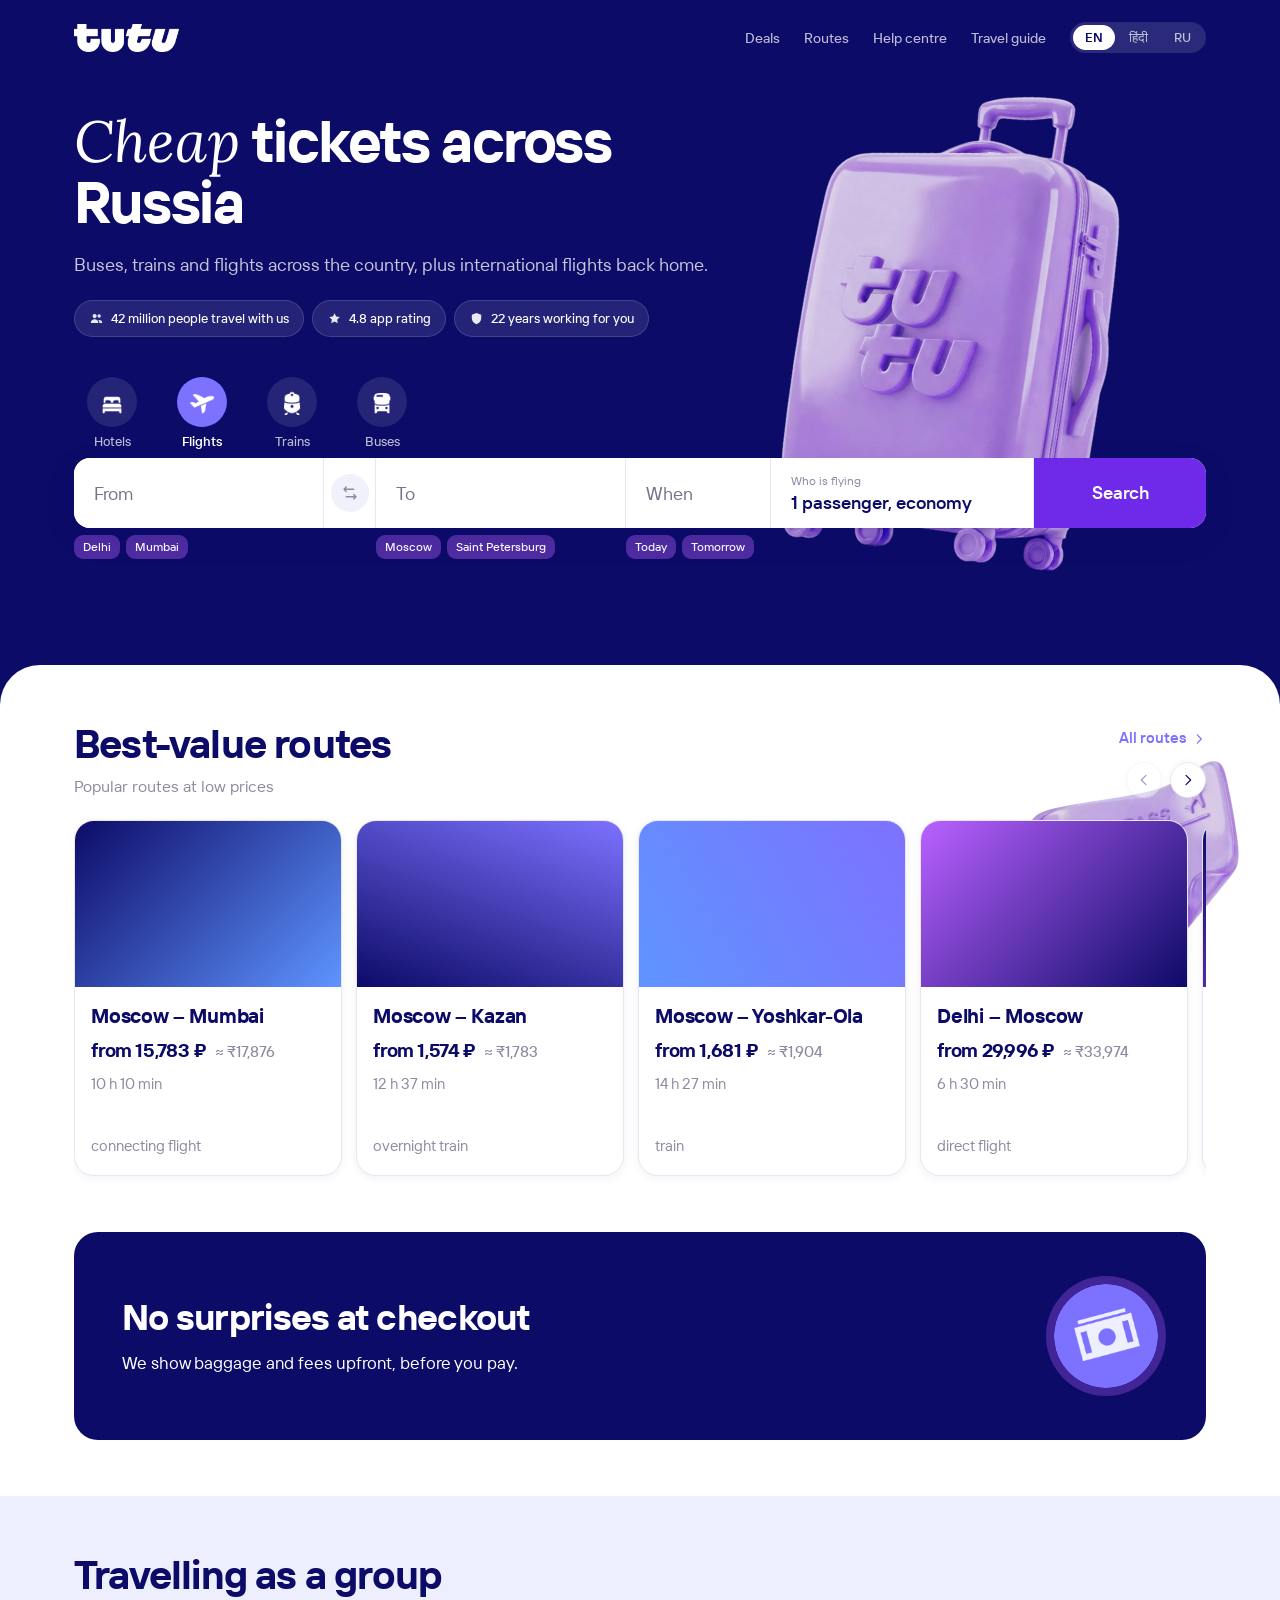
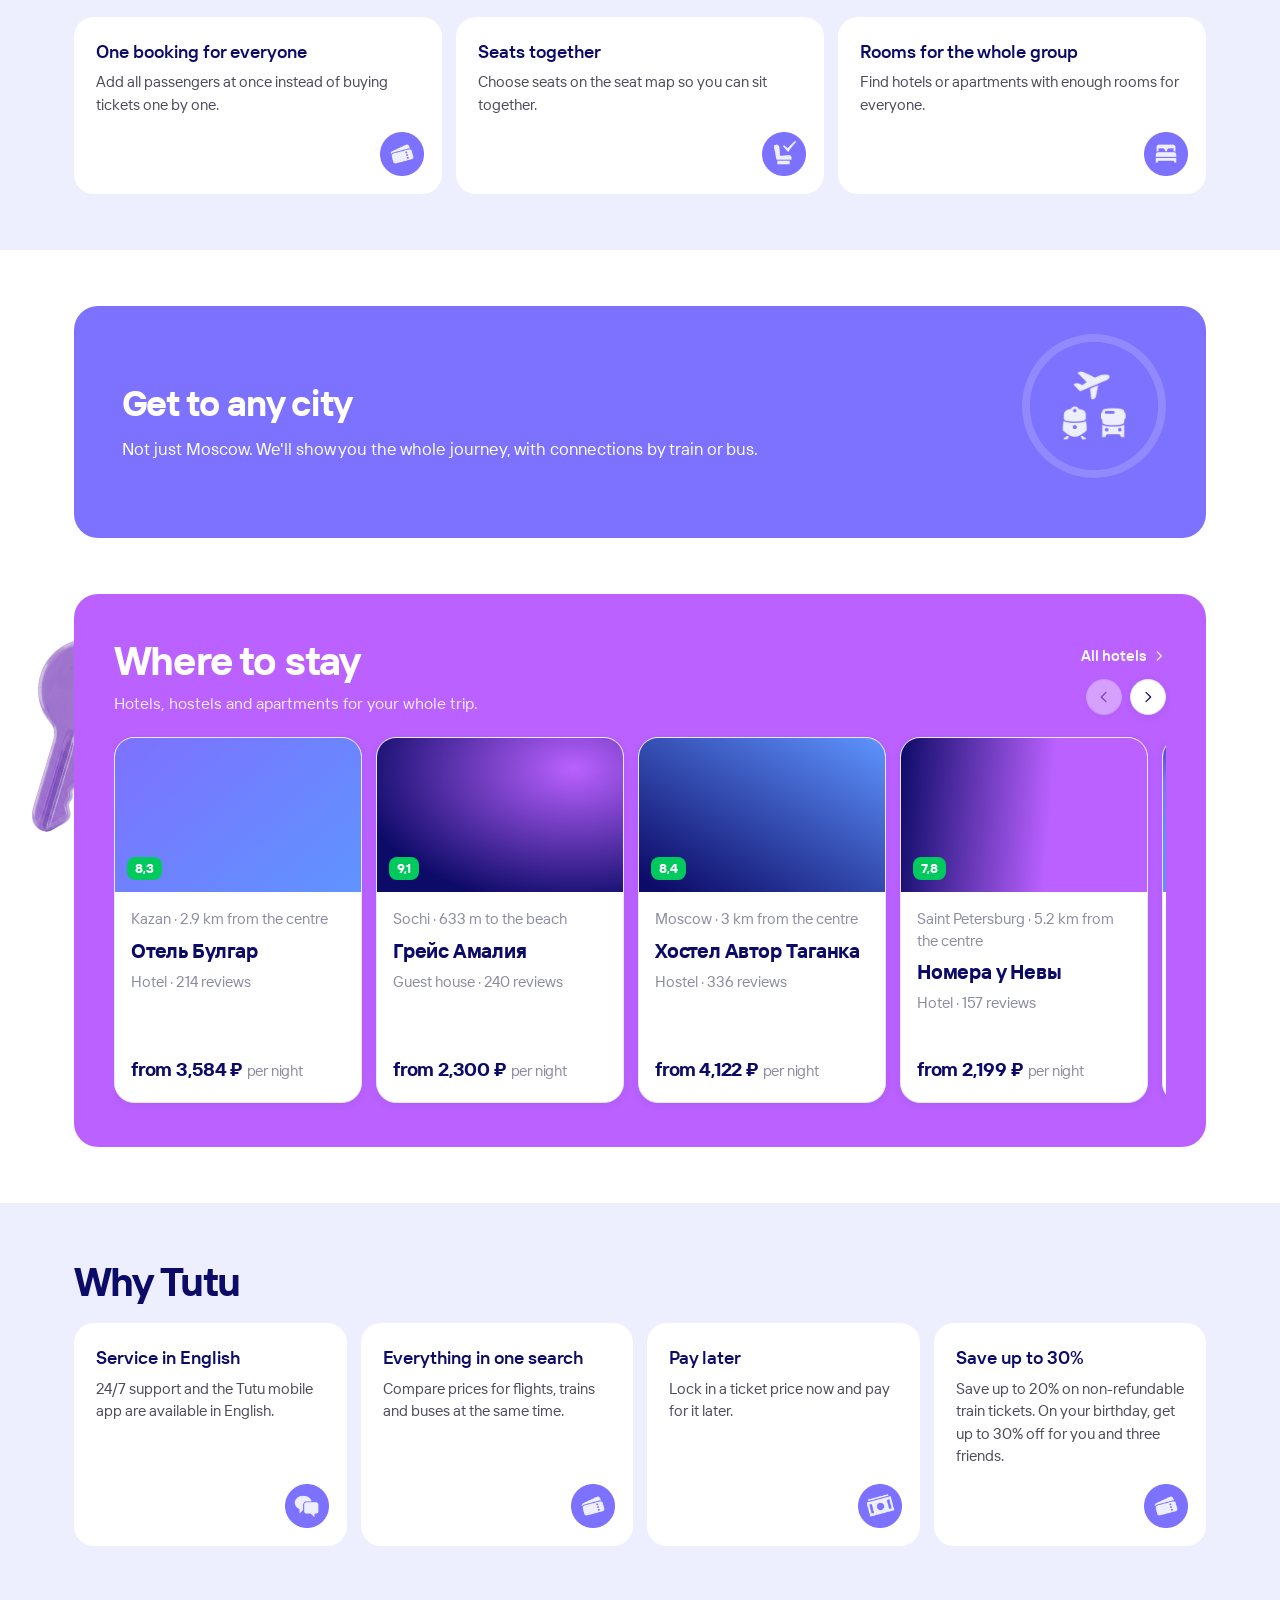
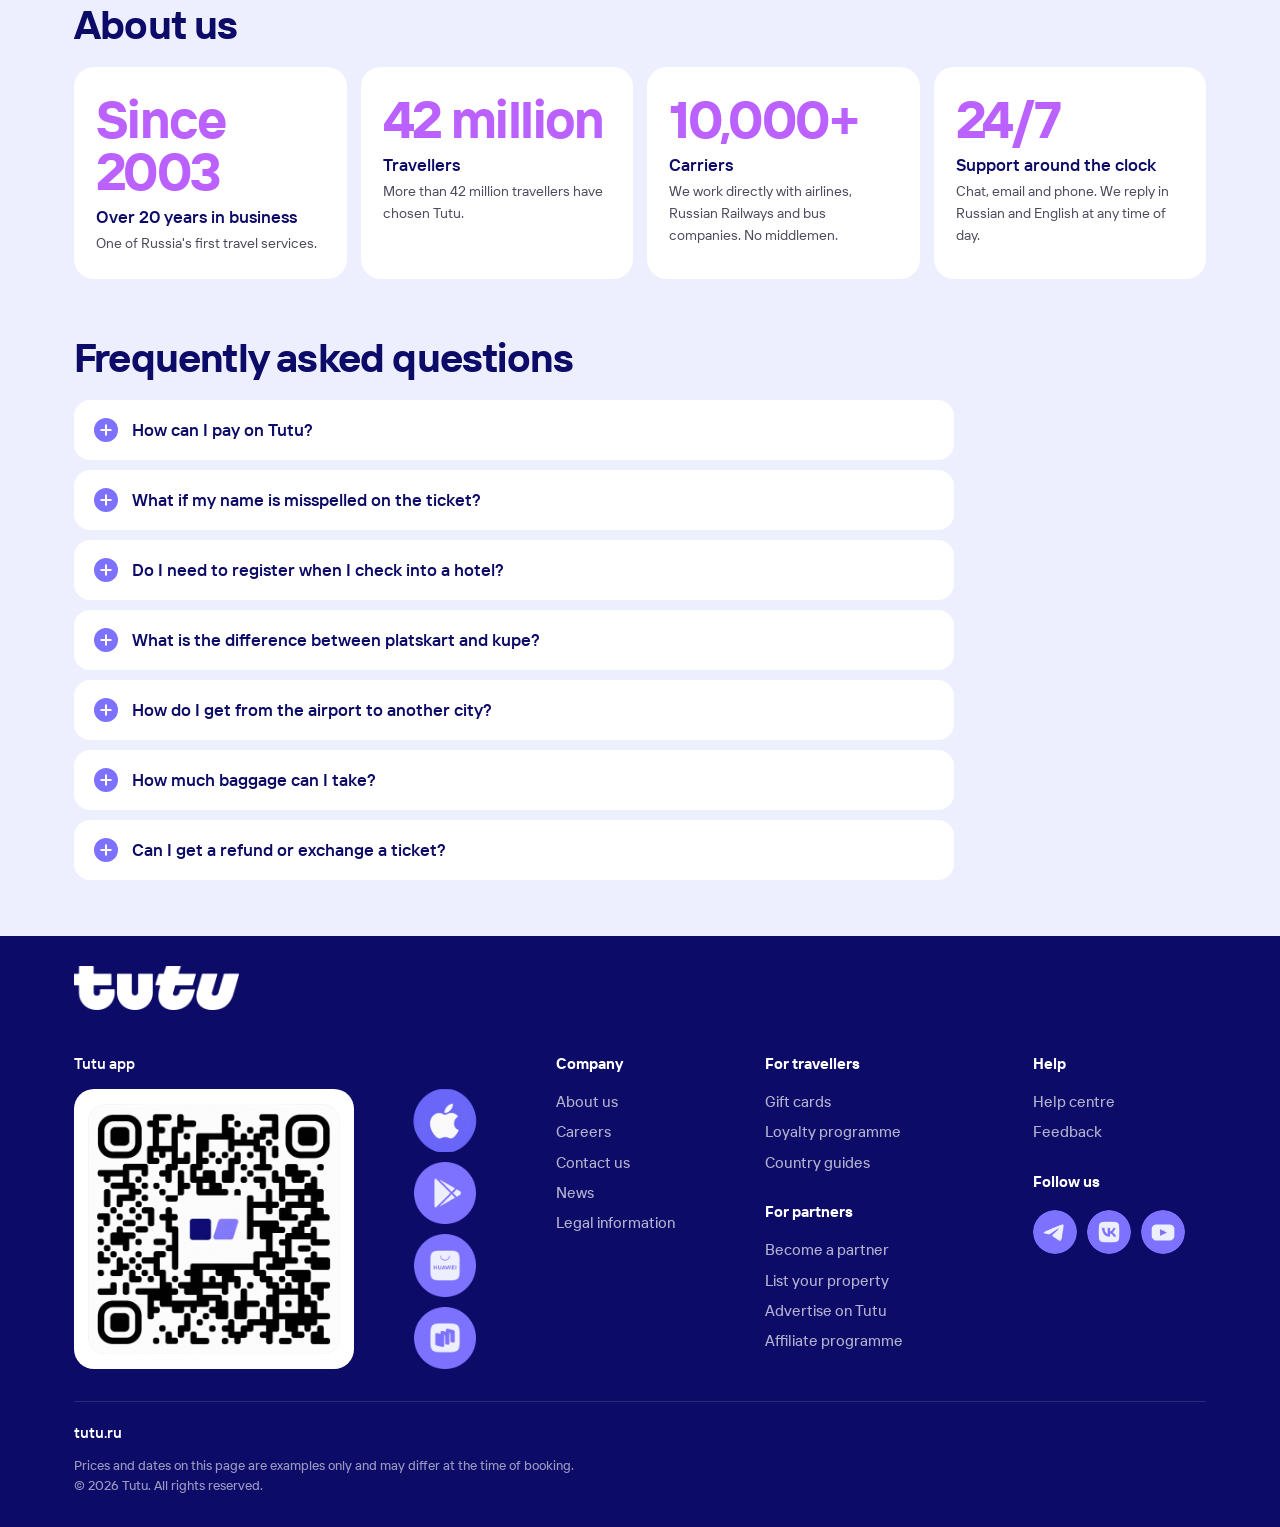
==== index-en.html @ a28fc4bc "style: center transport circle on the right on mobile and tablet" ====
<!DOCTYPE html>
<html lang="en">
<head>
<meta charset="utf-8">
<meta name="viewport" content="width=device-width, initial-scale=1">
<title>Tutu: cheap tickets across Russia</title>
<meta name="description" content="Buses, trains and flights across the country, plus international flights back home.">
<meta name="theme-color" content="#0D0B68">
<link rel="icon" type="image/png" href="assets/favicon.png">
<link rel="apple-touch-icon" href="assets/apple-touch-icon.png">

<link rel="preconnect" href="https://fonts.googleapis.com">
<link rel="preconnect" href="https://fonts.gstatic.com" crossorigin>
<link href="https://fonts.googleapis.com/css2?family=Lora:ital,wght@1,400&display=swap" rel="stylesheet">

<style>
@font-face{font-family:'Tutu Sans';src:url('fonts/tutu_sans_regular.woff2') format('woff2');font-weight:400;font-style:normal;font-display:swap}
@font-face{font-family:'Tutu Sans';src:url('fonts/tutu_sans_medium.woff2') format('woff2');font-weight:500;font-style:normal;font-display:swap}
@font-face{font-family:'Tutu Sans';src:url('fonts/tutu_sans_demibold.woff2') format('woff2');font-weight:600;font-style:normal;font-display:swap}
@font-face{font-family:'Tutu Sans';src:url('fonts/tutu_sans_bold.woff2') format('woff2');font-weight:700;font-style:normal;font-display:swap}

:root{
  --deep-blue:#0D0B68;
  --berry-purple:#7D71FF;
  --cloud-white:#EDEFFF;
  --orange:#FF872E;
  --green:#00C95E;
  --blue:#5F94FF;
  --lilac:#BA61FF;
  --magenta:#FF45E3;

  --white:#fff;
  --text:#4B4B5C;
  --muted:#8C8CA1;
  --line:#E6E7F3;

  --shadow-sm:0 2px 10px rgba(13,11,104,.06);
  --shadow-md:0 10px 30px rgba(13,11,104,.10);

  --r-card:20px;
  --r-btn:12px;
  --maxw:1180px;

  --font:'Tutu Sans',-apple-system,BlinkMacSystemFont,'Segoe UI',Roboto,Helvetica,Arial,sans-serif;
  --font-accent:'Lora',Georgia,'Times New Roman',serif;
}
/* Tutu Sans and Lora have no Devanagari glyphs, so the Hindi page needs its own fallbacks and looser lines */
html:lang(hi){--font:'Tutu Sans','Noto Sans Devanagari','Nirmala UI','Mangal',-apple-system,BlinkMacSystemFont,'Segoe UI',Roboto,Helvetica,Arial,sans-serif}
:lang(hi) .hero h1{line-height:1.2;letter-spacing:0}
:lang(hi) .hero h1 .accent{font-family:inherit;font-style:normal;font-weight:700;color:var(--lilac)}
:lang(hi) .section-head h2,:lang(hi) .panel h2{line-height:1.3;letter-spacing:0}
:lang(hi) .tile p,:lang(hi) .faq-item > p{line-height:1.7}

*,*::before,*::after{box-sizing:border-box}
html{-webkit-text-size-adjust:100%}
body{
  margin:0;
  font-family:var(--font);
  font-weight:400;
  font-size:16px;
  line-height:1.5;
  color:var(--text);
  background:var(--white);
  -webkit-font-smoothing:antialiased;
}
h1,h2,h3,p{margin:0}
img{max-width:100%;display:block}
button{font:inherit;color:inherit;background:none;border:none;padding:0;cursor:pointer}
input{font:inherit;color:inherit;background:none;border:none;width:100%}
input:focus{outline:none}
:focus-visible{outline:2px solid var(--berry-purple);outline-offset:2px;border-radius:4px}

.container{width:100%;max-width:var(--maxw);margin:0 auto;padding:0 16px}
@media(min-width:768px){.container{padding:0 24px}}

.section{padding:40px 0 0}
@media(min-width:768px){.section{padding-top:56px}}
.section--cloud{background:var(--cloud-white)}
.section--cloud,.section:has(+ .section--cloud),.section:has(+ footer){padding-bottom:40px}
@media(min-width:768px){.section--cloud,.section:has(+ .section--cloud),.section:has(+ footer){padding-bottom:56px}}
.section--cloud + .section--cloud{padding-top:0}

.section-head{margin-bottom:16px}
@media(min-width:768px){.section-head{margin-bottom:20px}}
.section-head h2{
  font-weight:700;
  font-size:clamp(26px,4.4vw,40px);
  line-height:1.12;
  letter-spacing:-.02em;
  color:var(--deep-blue);
}
.section-head p{margin-top:8px;font-size:15px;color:var(--muted);max-width:620px}
@media(min-width:768px){.section-head p{font-size:16px}}

.section-head--row{display:flex;justify-content:space-between;align-items:flex-end;gap:20px;flex-wrap:wrap}
.section-head--row > div:first-child{flex:1;min-width:0}

.head-actions{
  display:flex;flex-direction:column;
  align-items:flex-end;
  gap:12px;
  flex-shrink:0;
}
.head-actions__see,
.head-actions__nav{display:flex;align-items:center}
.filters-bar{display:flex;align-items:center;justify-content:space-between;gap:16px;margin-bottom:16px}
.filters-bar .filters{margin-bottom:0;min-width:0}
.filters-bar--nav-only{justify-content:flex-end}

.see-all{
  color:var(--berry-purple);font-weight:600;font-size:15px;
  text-decoration:none;display:inline-flex;align-items:center;gap:6px;
  white-space:nowrap;
}
.see-all:hover{color:var(--deep-blue)}
.see-all svg{width:14px;height:14px;stroke:currentColor;fill:none;stroke-width:2;stroke-linecap:round;stroke-linejoin:round}

.top{background:var(--deep-blue)}
.top-inner{display:flex;align-items:center;gap:24px;padding-block:16px}
@media(min-width:768px){.top-inner{padding-block:22px}}
.logo{height:24px;width:auto;flex:none}
@media(min-width:768px){.logo{height:28px}}

.top-nav{
  display:none;gap:24px;align-items:center;
  margin-left:auto;
}
@media(min-width:900px){.top-nav{display:flex}}
.top-nav a{
  color:rgba(255,255,255,.72);text-decoration:none;
  font-size:14px;font-weight:500;line-height:1;
  padding:6px 0;transition:color .15s ease;white-space:nowrap;
}
.top-nav a:hover{color:var(--white)}

.lang{display:flex;gap:2px;padding:3px;background:rgba(255,255,255,.12);border-radius:999px;flex:none}
.lang a{
  padding:6px 12px;border-radius:999px;
  font-size:13px;font-weight:500;line-height:1;
  color:rgba(255,255,255,.72);white-space:nowrap;
  text-decoration:none;display:inline-block;
}
.lang a:hover{color:var(--white)}
.lang a.is-active{background:var(--white);color:var(--deep-blue);font-weight:600}

.hero{background:var(--deep-blue);color:var(--white);padding:24px 0 72px}
@media(min-width:768px){.hero{padding:36px 0 104px}}
.hero + .section{position:relative;margin-top:-28px;border-radius:28px 28px 0 0;background:var(--white)}
@media(min-width:768px){.hero + .section{margin-top:-40px;border-radius:40px 40px 0 0}}

.hero h1{
  font-weight:700;
  font-size:clamp(34px,6.6vw,58px);
  line-height:1.05;
  letter-spacing:-.025em;
  max-width:16ch;
}
.hero h1 .accent{
  font-family:var(--font-accent);
  font-style:italic;
  font-weight:400;
  letter-spacing:0;
}
.hero-sub{
  margin-top:14px;
  font-size:16px;
  color:rgba(255,255,255,.76);
  max-width:72ch;
}
@media(min-width:768px){.hero-sub{font-size:18px;margin-top:18px}}

.pills{display:flex;flex-wrap:wrap;gap:8px;margin-top:22px}
.pill{
  display:inline-flex;align-items:center;gap:7px;
  padding:8px 14px;border-radius:999px;
  background:rgba(255,255,255,.10);
  border:1px solid rgba(255,255,255,.14);
  font-size:13px;font-weight:500;color:var(--white);
}
.pill svg{width:15px;height:15px;flex:none;fill:currentColor;opacity:.9}

.transport{
  display:flex;gap:6px;margin-top:30px;
  overflow-x:auto;scrollbar-width:none;
  margin-inline:-16px;padding-inline:16px;
}
.transport::-webkit-scrollbar{display:none}
@media(min-width:768px){.transport{margin-top:40px;gap:14px;margin-inline:0;padding-inline:0;overflow:visible}}
.transport button{display:flex;flex-direction:column;align-items:center;gap:8px;flex:none;width:76px}
.transport .ico{
  width:50px;height:50px;border-radius:50%;
  background:rgba(255,255,255,.10);
  display:grid;place-items:center;
  transition:background .15s ease;
}
.transport .ico img{
  width:26px;height:26px;
  filter:brightness(0) invert(1);
}
.transport button:hover .ico{background:rgba(255,255,255,.18)}
.transport button.is-active .ico{background:var(--berry-purple)}
.transport .lbl{font-size:13px;font-weight:500;color:rgba(255,255,255,.72);line-height:1}
.transport button.is-active .lbl{color:var(--white);font-weight:600}

.search{
  margin-top:20px;
  background:var(--white);
  border-radius:20px;
  padding:6px;
  box-shadow:var(--shadow-md);
  display:flex;flex-direction:column;
}
@media(min-width:900px){.search{flex-direction:row;align-items:stretch;padding:6px;border-radius:20px}}

.field{display:flex;flex-direction:column;justify-content:center;gap:2px;padding:12px 14px;min-height:56px}
.field + .field,.swap + .field{border-top:1px solid var(--line)}
@media(min-width:900px){
  .field{flex:1;min-height:62px}
  .field + .field{border-top:none;border-left:1px solid var(--line)}
  .swap + .field{border-top:none}
  .field--pax{flex:0 0 190px}
}
.field label{font-size:11px;font-weight:500;color:var(--muted);letter-spacing:.01em}
.field input,.field .value{font-size:16px;font-weight:500;color:var(--deep-blue);line-height:1.3}
.field input::placeholder{color:#A3A3B8;font-weight:400}
.field--date{position:relative}
.field--date input{cursor:pointer}
.dp{
  position:absolute;top:calc(100% + 8px);left:0;z-index:30;
  width:300px;max-width:calc(100vw - 32px);
  background:var(--white);border-radius:18px;
  box-shadow:0 14px 40px rgba(13,11,104,.20);
  padding:14px;color:var(--deep-blue);
}
.dp[hidden]{display:none}
.dp-head{display:flex;align-items:center;justify-content:space-between;margin-bottom:6px}
.dp-title{font-size:15px;font-weight:600}
.dp-nav{width:34px;height:34px;border-radius:50%;display:grid;place-items:center}
.dp-nav:hover:not(:disabled){background:var(--cloud-white)}
.dp-nav:disabled{opacity:.3;cursor:default}
.dp-nav svg{width:16px;height:16px;stroke:var(--deep-blue);fill:none;stroke-width:1.8;stroke-linecap:round;stroke-linejoin:round}
.dp-grid{display:grid;grid-template-columns:repeat(7,1fr);gap:2px}
.dp-wd{padding:6px 0;font-size:11px;font-weight:500;color:var(--muted);text-align:center}
.dp-day{height:36px;border-radius:10px;font-size:14px;font-weight:500;color:var(--deep-blue)}
.dp-day:hover:not(:disabled){background:var(--cloud-white)}
.dp-day:disabled{color:#C8C8D6;cursor:default}
.dp-day.is-today{box-shadow:inset 0 0 0 1.5px var(--berry-purple)}
.dp-day.is-selected{background:var(--berry-purple);color:var(--white)}

.swap{display:none}
@media(min-width:900px){
  .swap{
    display:grid;place-items:center;flex:none;width:42px;
    align-self:center;
  }
  .swap span{
    width:34px;height:34px;border-radius:50%;
    background:var(--cloud-white);
    display:grid;place-items:center;
  }
  .swap svg{width:16px;height:16px;stroke:var(--deep-blue);fill:none;stroke-width:1.8;stroke-linecap:round;stroke-linejoin:round}
}

.btn-search{
  margin-top:6px;height:52px;border-radius:14px;
  background:var(--berry-purple);color:var(--white);
  font-size:16px;font-weight:600;
  display:grid;place-items:center;
}
@media(min-width:900px){.btn-search{margin-top:0;flex:0 0 172px;height:auto;border-radius:16px}}

.chips{display:flex;flex-wrap:wrap;gap:8px;margin-top:16px}
.chip{
  padding:7px 13px;border-radius:999px;
  background:rgba(255,255,255,.12);
  border:1px solid rgba(255,255,255,.16);
  font-size:13px;font-weight:500;color:var(--white);
}

/* Фильтры – вплотную к карточкам */
.filters{display:flex;gap:8px;margin-bottom:16px;overflow-x:auto;scrollbar-width:none}
.filters::-webkit-scrollbar{display:none}
.filters button{
  flex:none;padding:9px 18px;border-radius:999px;
  background:var(--cloud-white);color:var(--deep-blue);
  font-size:14px;font-weight:500;
}
.filters button.is-active{background:var(--berry-purple);color:var(--white);font-weight:600}

.row{
  display:flex;gap:14px;
  overflow-x:auto;scroll-snap-type:x mandatory;
  scrollbar-width:none;
  margin-inline:-16px;padding:2px 16px 8px;
  margin-bottom:-8px;
  align-items:stretch;
}
.row::-webkit-scrollbar{display:none}
.row > *{flex:0 0 250px;scroll-snap-align:start;display:flex}
@media(min-width:768px){.row{margin-inline:-24px;padding-inline:24px}}
@media(min-width:1024px){
  .row{
    padding-block:2px 8px;margin-bottom:-8px;
    margin-inline:0;padding-inline:0;
  }
  .row > *{flex:0 0 calc((100% - 60px) / 4)}
}

.carousel-nav{display:none;gap:8px}
@media(min-width:1024px){.carousel-nav{display:flex}}
.carousel-nav button{
  width:36px;height:36px;border-radius:50%;
  background:var(--white);border:1px solid var(--line);
  display:grid;place-items:center;
  box-shadow:var(--shadow-sm);
  transition:background .15s ease;
}
.carousel-nav button:hover:not(:disabled){background:var(--cloud-white)}
.carousel-nav button:disabled{opacity:.4;cursor:default}
.carousel-nav svg{width:16px;height:16px;stroke:var(--deep-blue);fill:none;stroke-width:1.8;stroke-linecap:round;stroke-linejoin:round}

.card{
  background:var(--white);
  border:1px solid var(--line);
  border-radius:var(--r-card);
  overflow:hidden;
  box-shadow:var(--shadow-sm);
  display:flex;flex-direction:column;
  width:100%;
}

.card--cta{
  border:1.5px dashed #C8C8DC;
  background:transparent;
  box-shadow:none;
  align-items:center;justify-content:center;
  gap:10px;
  text-decoration:none;color:var(--berry-purple);
  min-height:280px;
  padding:20px;
  transition:background .15s ease,border-color .15s ease;
}
.card--cta:hover{background:var(--cloud-white);border-color:var(--berry-purple)}
.card--cta svg{width:26px;height:26px;stroke:currentColor;fill:none;stroke-width:1.8;stroke-linecap:round;stroke-linejoin:round}
.card--cta span{font-size:15px;font-weight:600}

.card-media{
  position:relative;
  aspect-ratio:16/10;
  display:flex;align-items:flex-end;
  padding:14px;
  flex:none;
}
.card-img{aspect-ratio:16/10;width:100%;object-fit:cover}

.card-body{padding:16px 16px 18px;display:flex;flex-direction:column;gap:8px;flex:1}

.route-name{font-size:20px;font-weight:700;color:var(--deep-blue);line-height:1.25;letter-spacing:-.01em}
.price-row{display:flex;flex-wrap:wrap;align-items:baseline;gap:8px}
.price{font-size:19px;font-weight:700;color:var(--deep-blue);letter-spacing:-.01em}
.price-alt{font-size:14.5px;font-weight:500;color:var(--muted)}
.card-meta{font-size:14.5px;color:var(--muted)}
.card-type{font-size:14.5px;color:var(--muted);margin-top:auto;padding-top:8px}

.rating{
  position:absolute;left:12px;bottom:12px;
  background:var(--green);color:var(--white);
  font-size:13px;font-weight:700;line-height:1;
  padding:5px 8px;border-radius:8px;
}
.hotel-top{font-size:14.5px;color:var(--muted)}
.hotel-name{font-size:20px;font-weight:700;color:var(--deep-blue);line-height:1.25;letter-spacing:-.01em}
.hotel-meta{font-size:14.5px;color:var(--muted)}
.hotel-price{margin-top:auto;padding-top:8px;font-size:19px;font-weight:700;color:var(--deep-blue);letter-spacing:-.01em}
.hotel-price span{font-size:14.5px;font-weight:400;color:var(--muted)}

.tiles{display:grid;gap:14px;grid-template-columns:1fr}
@media(min-width:640px){.tiles{grid-template-columns:repeat(2,1fr)}}
@media(min-width:1024px){
  .tiles--3{grid-template-columns:repeat(3,1fr)}
  .tiles--4{grid-template-columns:repeat(4,1fr)}
}
.tile{
  position:relative;
  background:var(--cloud-white);
  border-radius:var(--r-card);
  padding:24px 22px 78px;
}
.section--cloud .tile{background:var(--white)}
.tile h3{font-size:18px;font-weight:600;color:var(--deep-blue);line-height:1.25}
.tile p{margin-top:8px;font-size:14.5px;line-height:1.55;color:var(--text)}
.tile .tile-ico{position:absolute;right:18px;bottom:18px;width:44px;height:44px}
.tile--plain{padding-bottom:24px}

.tile--stat{padding:26px 22px 24px;display:flex;flex-direction:column}
.tile--stat .stat-num{
  font-weight:700;
  font-size:clamp(38px,4.4vw,52px);
  line-height:1;
  letter-spacing:-.03em;
  color:var(--lilac);
  margin-bottom:10px;
}
.tile--stat h3{font-size:16.5px}
.tile--stat p{margin-top:6px;font-size:14px}

.panel{
  background:var(--cloud-white);
  border-radius:24px;
  padding:32px 24px;
  display:flex;flex-direction:column-reverse;align-items:flex-start;gap:20px;
}
@media(min-width:768px){.panel{padding:52px 48px;flex-direction:row;align-items:center;justify-content:space-between;gap:40px}}
.panel-ico{width:64px;height:64px;flex:none;border-radius:50%}
@media(min-width:768px){.panel-ico{width:104px;height:104px}}
.panel--accent .panel-ico{box-shadow:0 0 0 8px rgba(255,255,255,.16)}
.panel h2{
  font-weight:700;
  font-size:clamp(24px,4vw,36px);
  line-height:1.15;letter-spacing:-.02em;
  color:var(--deep-blue);
}
.panel p{margin-top:12px;font-size:16px;line-height:1.55;color:var(--text);max-width:58ch}
@media(min-width:768px){.panel p{font-size:17px}}
.panel--accent{background:var(--berry-purple)}
.panel--accent h2,.panel--accent p{color:var(--white)}
.panel--dark{background:var(--deep-blue)}
.panel--dark h2,.panel--dark p{color:var(--white)}
.panel--dark .panel-ico{box-shadow:0 0 0 8px rgba(186,97,255,.30)}
.stage{
  background:linear-gradient(100deg,#BA61FF 0%,#BA61FF 100%);
  border-radius:24px;
  padding:28px 20px;
}
@media(min-width:768px){.stage{padding:44px 40px}}
.stage .section-head h2{color:var(--white)}
.stage .section-head p{color:rgba(255,255,255,.88)}
.stage .see-all{color:var(--white)}
.stage .see-all:hover{color:rgba(255,255,255,.75)}
.stage .row{margin-inline:-20px;padding-inline:20px}
@media(min-width:768px){.stage .row{margin-inline:-40px;padding-inline:40px}}
@media(min-width:1024px){.stage .row{margin-inline:0;padding-inline:0}}
.stage .card--cta{color:var(--white);border-color:rgba(255,255,255,.5)}
.stage .card--cta:hover{background:rgba(255,255,255,.10);border-color:var(--white)}

.faq{display:grid;gap:10px;max-width:880px}
.faq-item{background:var(--white);border-radius:16px;padding:0 20px}
.faq-item summary{
  list-style:none;cursor:pointer;
  display:flex;align-items:center;gap:14px;
  padding:18px 0;
  font-size:16.5px;font-weight:600;color:var(--deep-blue);line-height:1.35;
}
.faq-item summary::-webkit-details-marker{display:none}
.faq-plus{
  position:relative;flex:none;width:24px;height:24px;
  border-radius:50%;background:var(--berry-purple);
}
.faq-plus::before,.faq-plus::after{
  content:'';position:absolute;left:50%;top:50%;
  background:var(--white);
  transform:translate(-50%,-50%);
  transition:opacity .18s ease;
}
.faq-plus::before{width:11px;height:2px}
.faq-plus::after{width:2px;height:11px}
.faq-item[open] .faq-plus::after{opacity:0}
.faq-item > p{margin:0 0 18px 38px;font-size:14.5px;line-height:1.6;color:var(--text)}

.footer{background:var(--deep-blue);color:var(--white);padding:48px 0 34px}
@media(min-width:768px){.footer{padding:64px 0 44px}}

.footer-logo{height:36px;width:auto;margin-bottom:36px}
@media(min-width:768px){.footer-logo{height:44px;margin-bottom:48px}}

.footer-grid{
  display:grid;
  grid-template-columns:1fr;
  gap:36px 24px;
  padding-bottom:36px;
  margin-bottom:28px;
  border-bottom:1px solid rgba(255,255,255,.12);
}
@media(min-width:640px){
  .footer-grid{grid-template-columns:repeat(2,1fr)}
  .footer-app-col{grid-column:1 / -1}
}
@media(min-width:1024px){
  .footer-grid{
    grid-template-columns:auto 1fr 1.35fr 1fr;
    gap:48px 40px;
    padding-bottom:48px;
    margin-bottom:32px;
  }
  .footer-app-col{grid-column:auto}
}

.footer-app-title{
  font-size:15px;font-weight:600;color:var(--white);
  margin-bottom:16px;line-height:1.3;
}
.footer-app-body{
  display:flex;gap:16px;align-items:flex-start;
}
.footer-app-col .qr{
  width:280px;height:280px;flex:none;
  background:var(--white);
  border-radius:20px;
  padding:14px;
}
.footer-app-col .qr img{width:100%;height:100%;object-fit:contain}

.footer-app-col .stores{
  display:flex;flex-direction:column;
  justify-content:space-between;
  gap:10px;
  height:280px;
}
.footer-app-col .stores a{
  display:block;flex:1;
  min-height:0;
  border-radius:16px;
  overflow:hidden;
  transition:transform .15s ease,opacity .15s ease;
}
.footer-app-col .stores a:hover{transform:translateY(-1px);opacity:.9}
.footer-app-col .stores img{
  width:100%;height:100%;
  object-fit:contain;display:block;
}

.footer-col h4{
  font-size:15px;font-weight:700;
  color:var(--white);
  margin-bottom:14px;line-height:1.3;
}
.footer-col h4 + h4,
.footer-col .footer-h4-extra{
  margin-top:24px;
}
.footer-col a{
  display:block;
  color:rgba(255,255,255,.68);text-decoration:none;
  font-size:14.5px;font-weight:500;line-height:1.4;
  padding:5px 0;transition:color .15s ease;
}
.footer-col a:hover{color:var(--white)}

.socials{display:flex;gap:10px;margin-top:4px}
.social{
  width:44px;height:44px;border-radius:50%;
  object-fit:cover;display:block;
  transition:transform .15s ease;
}
.social:hover{transform:translateY(-1px)}

.footer-site{margin-top:0;font-size:15px;font-weight:600;color:var(--white)}
.legal{
  margin-top:10px;
  font-weight:500;font-size:12.5px;line-height:1.6;
  color:rgba(255,255,255,.58);
  max-width:70ch;
}

/* Compact transport search v2 */
.search{position:relative;width:min(100%,1080px);margin-top:20px;padding:0;display:grid;grid-template-columns:minmax(180px,1.05fr) 48px minmax(180px,1.05fr) minmax(145px,.76fr) minmax(190px,.9fr) 190px;align-items:stretch;background:var(--white);border-radius:16px;box-shadow:var(--shadow-md);overflow:visible}
.search .field{position:relative;min-width:0;min-height:64px;padding:0;border:0;border-right:1px solid var(--line);background:var(--white);display:flex;justify-content:center}
.search .field:first-child{border-radius:16px 0 0 16px}.search .field input{height:64px;padding:0 18px;font-size:16px;font-weight:500;color:var(--deep-blue);background:transparent}.search .field input::placeholder{color:#62627A;font-weight:500;opacity:1}.search .field--date input{cursor:pointer}
.search .swap{width:48px;display:grid;place-items:center;background:var(--white);border-right:1px solid var(--line);align-self:stretch}.search .swap span{width:34px;height:34px;border-radius:50%;display:grid;place-items:center}.search .swap:hover span{background:var(--cloud-white)}.search .swap svg{width:20px;height:20px;stroke:#89899D;fill:none;stroke-width:1.8;stroke-linecap:round;stroke-linejoin:round}
.search .field--pax{padding:0;flex:none}.pax-trigger{width:100%;height:64px;padding:8px 16px;text-align:left;display:flex;flex-direction:column;justify-content:center;gap:2px}.pax-caption{font-size:12px;line-height:1.1;color:var(--muted);font-weight:400}.pax-value{font-size:16px;line-height:1.25;color:var(--deep-blue);font-weight:600;white-space:nowrap;overflow:hidden;text-overflow:ellipsis}
.btn-search{margin:0;height:64px;border-radius:0 16px 16px 0;background:#6F29E8;color:#fff;font-size:16px;font-weight:400;display:grid;place-items:center;padding:0 18px;white-space:nowrap}
.search-suggest{position:absolute;left:0;right:0;top:calc(100% + 8px);z-index:1000;background:#fff;border-radius:16px;box-shadow:0 14px 40px rgba(13,11,104,.18);padding:8px;max-height:300px;overflow:auto}.search-suggest[hidden]{display:none}.search{position:relative!important;z-index:20!important;overflow:visible!important}.search .field--place{overflow:visible!important}.suggest-item{width:100%;padding:11px 12px;border-radius:11px;text-align:left;display:flex;flex-direction:column;gap:2px}.suggest-item:hover{background:var(--cloud-white)}.suggest-main{font-size:15px;font-weight:600;color:var(--deep-blue)}.suggest-meta{font-size:12px;color:var(--muted)}
.pax-pop{position:absolute;right:0;top:calc(100% + 8px);z-index:50;width:360px;max-width:calc(100vw - 32px);padding:18px;background:#fff;border-radius:20px;box-shadow:0 14px 40px rgba(13,11,104,.2);color:var(--deep-blue)}.pax-pop[hidden]{display:none}.pax-row{display:flex;align-items:center;justify-content:space-between;gap:18px;padding:8px 0}.pax-name{font-size:16px;font-weight:700}.pax-sub{font-size:13px;color:var(--muted);margin-top:2px}.stepper{display:flex;align-items:center;gap:12px}.stepper button{width:42px;height:42px;border-radius:12px;background:#F1F1F6;font-size:25px;line-height:1;color:var(--deep-blue)}.stepper button:disabled{opacity:.35;cursor:default}.stepper output{width:24px;text-align:center;font-size:18px;font-weight:600}.add-child{margin:8px 0 4px;width:100%;height:46px;border-radius:12px;background:#F0E8FF;color:#6F29E8;font-weight:600;display:none;align-items:center;justify-content:center;gap:8px}.add-child.is-visible{display:flex}.cabin{margin-top:12px;padding-top:14px;border-top:1px solid var(--line)}.cabin-title{font-size:13px;color:var(--muted);margin-bottom:8px}.cabin-tabs{display:grid;grid-template-columns:1fr 1fr;background:#F0F0F6;border-radius:12px;padding:4px;gap:4px}.cabin-tabs button{height:38px;border-radius:9px;color:#77778C;font-weight:600}.cabin-tabs button.is-active{background:#fff;color:var(--deep-blue);box-shadow:0 1px 4px rgba(13,11,104,.08)}.chips{display:none!important}
@media(max-width:899px){.search{width:100%;display:flex;flex-direction:column;border-radius:16px;overflow:visible}.search .field,.search .swap{border-right:0;border-bottom:1px solid var(--line)}.search .field:first-child{border-radius:16px 16px 0 0}.search .swap{display:none}.search .field input,.pax-trigger{height:58px}.btn-search{height:54px;border-radius:0 0 16px 16px}.pax-pop{left:0;right:auto}}

/* Quick search hints + decorative 3D artwork */.search{margin-top:10px}.search-hints{width:min(100%,1080px);display:grid;grid-template-columns:minmax(180px,1.05fr) 48px minmax(180px,1.05fr) minmax(145px,.76fr) minmax(190px,.9fr) 190px;margin-top:7px;position:relative;z-index:4}.quick-group{display:flex;gap:6px;flex-wrap:wrap;align-items:flex-start}.quick-from{grid-column:1}.quick-to{grid-column:3}.quick-date{grid-column:4}.quick-chip{padding:5px 9px;border-radius:9px;background:rgba(186,97,255,.38);color:#fff;font-size:12px;font-weight:500;line-height:1.15;white-space:nowrap}.quick-chip:hover{background:rgba(186,97,255,.58)}.hero{position:relative;overflow:hidden}.hero>.hero-decor{position:absolute;pointer-events:none;user-select:none;z-index:0}.hero>.hero-decor--suitcase{width:min(34vw,410px);right:max(-70px,calc((100vw - 1180px)/2 - 90px));top:88px;opacity:.48;transform:rotate(-5deg)}.hero>.container{position:relative;z-index:2}#routes,#hotels{position:relative;overflow:hidden}#routes>.section-decor,#hotels>.section-decor{position:absolute;pointer-events:none;user-select:none;z-index:0}#routes>.section-decor--ticket{width:275px;right:-52px;top:18px;opacity:.15;transform:rotate(8deg)}#hotels>.section-decor--keys{width:220px;left:-64px;top:48px;opacity:.13;transform:rotate(-10deg)}#routes>.container,#hotels>.container{position:relative;z-index:1}@media(max-width:899px){.search-hints{display:flex;gap:8px;flex-wrap:wrap;margin-top:8px}.hero>.hero-decor--suitcase{width:250px;right:-110px;top:135px;opacity:.24}#routes>.section-decor--ticket,#hotels>.section-decor--keys{display:none}}/* quick-hints-final */.search-hints{width:min(100%,1080px);display:grid;grid-template-columns:minmax(180px,1.05fr) 48px minmax(180px,1.05fr) minmax(145px,.76fr) minmax(190px,.9fr) 190px;margin-top:6px;align-items:start}.quick-group{display:flex;gap:6px;flex-wrap:nowrap}.quick-from{grid-column:1}.quick-to{grid-column:3}.quick-date{grid-column:4}.quick-chip{font-weight:400}.hero>.hero-decor--suitcase{width:min(36vw,430px);right:-70px;top:82px;opacity:.42}.section-decor--ticket{opacity:.18}.section-decor--keys{opacity:.16}@media(max-width:899px){.search-hints{display:flex;flex-wrap:wrap}.quick-group{flex-wrap:wrap}}










/* decor-placement-fix */
body{position:relative!important}
.top{position:relative!important;z-index:4!important}
.hero{position:static!important;overflow:visible!important;isolation:auto!important}
.hero>.container{position:relative!important;z-index:5!important}
.hero>.hero-decor{position:absolute!important;z-index:1!important;pointer-events:none!important;user-select:none!important;image-rendering:auto!important;filter:none!important;mix-blend-mode:normal!important}
.hero>.hero-decor--suitcase{
  width:680px!important;
  max-width:none!important;
  right:-10px!important;
  top:-12px!important;
  bottom:auto!important;
  opacity:1!important;
  transform:rotate(-5deg)!important;
}
.hero + .section{position:relative!important;z-index:3!important}

#routes,#hotels{position:relative!important;overflow:visible!important;isolation:isolate}
#routes>.container,#hotels>.container{position:relative!important;z-index:2!important}
#routes>.section-decor,#hotels>.section-decor{position:absolute!important;z-index:1!important;pointer-events:none!important;user-select:none!important;image-rendering:auto!important;filter:none!important;mix-blend-mode:normal!important}
#routes>.section-decor--ticket{
  width:420px!important;
  max-width:none!important;
  right:-54px!important;
  top:28px!important;
  opacity:1!important;
  transform:rotate(5deg)!important;
}
#hotels>.section-decor--keys{
  width:300px!important;
  max-width:none!important;
  left:-35px!important;
  top:40px!important;
  opacity:1!important;
  transform:rotate(-7deg)!important;
}

.footer{padding-top:30px!important;padding-bottom:30px!important}
.footer-logo{margin-bottom:22px!important}
.footer-grid{gap:28px 32px!important;padding-bottom:30px!important;margin-bottom:20px!important}
@media(min-width:1024px){
  .footer{padding-top:30px!important;padding-bottom:32px!important}
  .footer-logo{margin-bottom:24px!important}
  .footer-grid{gap:30px 36px!important;padding-bottom:32px!important;margin-bottom:20px!important}
}

@media(max-width:1200px){
  .hero>.hero-decor--suitcase{width:575px!important;right:-18px!important;top:-8px!important;bottom:auto!important}
  #routes>.section-decor--ticket{width:340px!important;right:-45px!important;top:30px!important}
  #hotels>.section-decor--keys{width:250px!important;left:-28px!important;top:46px!important}
}
@media(max-width:899px){
  .hero>.hero-decor--suitcase{width:275px!important;right:-38px!important;top:20px!important;bottom:auto!important;opacity:.82!important}
  #routes>.section-decor--ticket,#hotels>.section-decor--keys{display:none!important}
  .footer{padding-top:24px!important}
  .footer-logo{margin-bottom:20px!important}
}
</style>
<link rel="stylesheet" href="assets/search-v2.css?v=20260917-routes-14">
<link rel="stylesheet" href="assets/responsive.css?v=20260917-transport-22">
</head>
<body>

<header class="top">
  <div class="container top-inner">
    <img class="logo" src="assets/logo-tutu-white.png" alt="Tutu">
    <nav class="top-nav" aria-label="Sections">
      <a href="https://www.tutu.ru/juicy-offers/">Deals</a>
      <a href="https://provereno.tutu.ru/">Routes</a>
      <a href="https://www.tutu.ru/2read/">Help centre</a>
      <a href="https://www.tutu.ru/geo/">Travel guide</a>
    </nav>
    <nav class="lang" aria-label="Language">
      <a href="index-en.html" class="is-active" aria-current="true" hreflang="en">EN</a>
      <a href="index-hi.html" hreflang="hi">हिंदी</a>
      <a href="index.html" hreflang="ru">RU</a>
    </nav>
  </div>
</header>

<section class="hero">
  <img class="hero-decor hero-decor--suitcase" src="assets/чемодан.png" alt="" aria-hidden="true">
  <div class="container">
    <h1><span class="accent">Cheap</span> tickets across Russia</h1>
    <p class="hero-sub">Buses, trains and flights across the country, plus international flights back home.</p>

    <div class="pills">
      <span class="pill">
        <svg viewBox="0 0 24 24" aria-hidden="true"><path d="M9 11.4a3.3 3.3 0 1 0 0-6.6 3.3 3.3 0 0 0 0 6.6Zm7.2-.7a2.7 2.7 0 1 0 0-5.4 2.7 2.7 0 0 0 0 5.4ZM3 18.4C3 15.5 5.7 13.1 9 13.1s6 2.4 6 5.3v.9H3v-.9Zm13.8-4.2c2.4 0 4.2 1.8 4.2 4.1v1h-4.4v-.9c0-1.6-.6-3-1.6-4.2h1.8Z"/></svg>
        42 million people travel with us
      </span>
      <span class="pill">
        <svg viewBox="0 0 24 24" aria-hidden="true"><path d="m12 3.6 2.6 5.3 5.8.9-4.2 4 1 5.8-5.2-2.7-5.2 2.7 1-5.8-4.2-4 5.8-.9L12 3.6Z"/></svg>
        4.8 app rating
      </span>
      <span class="pill">
        <svg viewBox="0 0 24 24" aria-hidden="true"><path d="M12 3 4.5 6v5.6c0 4.3 3.2 8.3 7.5 9.4 4.3-1.1 7.5-5.1 7.5-9.4V6L12 3Z"/></svg>
        22 years working for you
      </span>
    </div>

    <div class="transport" role="tablist" aria-label="Transport type">
      <button type="button" role="tab" aria-selected="false">
        <span class="ico"><img src="assets/icon-hotel.png" alt="" aria-hidden="true"></span>
        <span class="lbl">Hotels</span>
      </button>
      <button type="button" class="is-active" role="tab" aria-selected="true">
        <span class="ico"><img src="assets/icon-flight.png" alt="" aria-hidden="true"></span>
        <span class="lbl">Flights</span>
      </button>
      <button type="button" role="tab" aria-selected="false">
        <span class="ico"><img src="assets/icon-train.png" alt="" aria-hidden="true"></span>
        <span class="lbl">Trains</span>
      </button>
      <button type="button" role="tab" aria-selected="false">
        <span class="ico"><img src="assets/icon-bus.png" alt="" aria-hidden="true"></span>
        <span class="lbl">Buses</span>
      </button>
    </div>

    <form class="search" onsubmit="return false"><div class="field field--place" data-kind="from"><input id="f-from" type="text" placeholder="From" aria-label="From" autocomplete="off"><div class="search-suggest" hidden></div></div><button class="swap" type="button" aria-label="Swap places"><span><svg viewBox="0 0 24 24" aria-hidden="true"><path d="M7 4 4 7l3 3M4 7h13M17 20l3-3-3-3M20 17H7"/></svg></span></button><div class="field field--place" data-kind="to"><input id="f-to" type="text" placeholder="To" aria-label="To" autocomplete="off"><div class="search-suggest" hidden></div></div><div class="field field--date"><input id="f-date" type="text" placeholder="Date" aria-label="Date" autocomplete="off"></div><div class="field field--pax"><button type="button" class="pax-trigger" aria-haspopup="dialog" aria-expanded="false"><span class="pax-caption">Who is flying</span><span class="pax-value">1 passenger, Economy</span></button><div class="pax-pop" role="dialog" hidden></div></div><button type="button" class="btn-search">Find</button></form>
    <div class="search-hints" aria-label="Popular options"><div class="quick-group quick-from"></div><span></span><div class="quick-group quick-to"></div><div class="quick-group quick-date"><button type="button" class="quick-chip" data-quick-date="0">Today</button><button type="button" class="quick-chip" data-quick-date="1">Tomorrow</button></div></div>
  </div>
</section>

<section class="section" id="routes">
  <img class="section-decor section-decor--ticket" src="assets/билет.png" alt="" aria-hidden="true">
  <div class="container">
    <div class="section-head section-head--row">
      <div>
        <h2>Best-value routes</h2>
        <p>Popular routes at low prices</p>
      </div>
      <div class="head-actions">
        <div class="head-actions__see">
          <a class="see-all" href="https://www.tutu.ru/juicy-offers/">
            All routes
            <svg viewBox="0 0 24 24" aria-hidden="true"><path d="m9 5 7 7-7 7"/></svg>
          </a>
        </div>
          <div class="head-actions__nav">
            <div class="carousel-nav" data-carousel="routes">
                    <button type="button" aria-label="Previous">
                      <svg viewBox="0 0 24 24" aria-hidden="true"><path d="M15 19 8 12l7-7"/></svg>
                    </button>
                    <button type="button" aria-label="Next">
                      <svg viewBox="0 0 24 24" aria-hidden="true"><path d="m9 5 7 7-7 7"/></svg>
                    </button>
                  </div>
          </div>
      </div>
    </div>

    <div class="carousel-wrap">
      <div class="row" id="routes-row"></div>
    </div>
  </div>
</section>

<section class="section">
  <div class="container">
    <div class="panel panel--dark">
      <div>
        <h2>No surprises at checkout</h2>
        <p>We show baggage and fees upfront, before you pay.</p>
      </div>
      <img class="panel-ico" src="assets/icons/money.png" alt="" aria-hidden="true">
    </div>
  </div>
</section>

<section class="section section--cloud">
  <div class="container">
    <div class="section-head"><h2>Travelling as a group</h2></div>
    <div class="tiles tiles--3">
      <article class="tile">
        <h3>One booking for everyone</h3>
        <p>Add all passengers at once instead of buying tickets one by one.</p>
        <img class="tile-ico" src="assets/icons/ticket.png" alt="" aria-hidden="true">
      </article>
      <article class="tile">
        <h3>Seats together</h3>
        <p>Choose seats on the seat map so you can sit together.</p>
        <img class="tile-ico" src="assets/icons/seat.png" alt="" aria-hidden="true">
      </article>
      <article class="tile">
        <h3>Rooms for the whole group</h3>
        <p>Find hotels or apartments with enough rooms for everyone.</p>
        <img class="tile-ico" src="assets/icons/bed.png" alt="" aria-hidden="true">
      </article>
    </div>
  </div>
</section>

<section class="section">
  <div class="container">
    <div class="panel panel--accent panel--transport">
      <div>
        <h2>Get to any city</h2>
        <p>Not just Moscow. We'll show you the whole journey, with connections by train or bus.</p>
      </div>
      <img class="panel-ico" src="assets/icons/transport-mix.png" alt="" aria-hidden="true">
    </div>
  </div>
</section>

<section class="section" id="hotels">
  <img class="section-decor section-decor--keys" src="assets/ключи.png" alt="" aria-hidden="true">
  <div class="container">
    <div class="stage">
      <div class="section-head section-head--row">
        <div>
          <h2>Where to stay</h2>
          <p>Hotels, hostels and apartments for your whole trip.</p>
        </div>
        <div class="head-actions">
          <div class="head-actions__see">
            <a class="see-all" href="https://hotel.tutu.ru/c_russia/moscow/">
              All hotels
              <svg viewBox="0 0 24 24" aria-hidden="true"><path d="m9 5 7 7-7 7"/></svg>
            </a>
          </div>
          <div class="head-actions__nav">
            <div class="carousel-nav" data-carousel="hotels">
              <button type="button" aria-label="Previous">
                <svg viewBox="0 0 24 24" aria-hidden="true"><path d="M15 19 8 12l7-7"/></svg>
              </button>
              <button type="button" aria-label="Next">
                <svg viewBox="0 0 24 24" aria-hidden="true"><path d="m9 5 7 7-7 7"/></svg>
              </button>
            </div>
          </div>
        </div>
      </div>
      <div class="carousel-wrap">
        <div class="row" id="hotels-row"></div>
      </div>
    </div>
  </div>
</section>

<section class="section section--cloud">
  <div class="container">
    <div class="section-head"><h2>Why Tutu</h2></div>
    <div class="tiles tiles--4">
      <article class="tile">
        <h3>Service in English</h3>
        <p>24/7 support and the Tutu mobile app are available in English.</p>
        <img class="tile-ico" src="assets/icons/chat.png" alt="" aria-hidden="true">
      </article>
      <article class="tile">
        <h3>Everything in one search</h3>
        <p>Compare prices for flights, trains and buses at the same time.</p>
        <img class="tile-ico" src="assets/icons/ticket.png" alt="" aria-hidden="true">
      </article>
      <article class="tile">
        <h3>Pay later</h3>
        <p>Lock in a ticket price now and pay for it later.</p>
        <img class="tile-ico" src="assets/icons/money.png" alt="" aria-hidden="true">
      </article>
      <article class="tile">
        <h3>Save up to 30%</h3>
        <p>Save up to 20% on non-refundable train tickets. On your birthday, get up to 30% off for you and three friends.</p>
        <img class="tile-ico" src="assets/icons/ticket.png" alt="" aria-hidden="true">
      </article>
    </div>
  </div>
</section>

<section class="section section--cloud" id="about">
  <div class="container">
    <div class="section-head"><h2>About us</h2></div>
    <div class="tiles tiles--4">
      <article class="tile tile--stat">
        <div class="stat-num">Since 2003</div>
        <h3>Over 20 years in business</h3>
        <p>One of Russia's first travel services.</p>
      </article>
      <article class="tile tile--stat">
        <div class="stat-num">42 million</div>
        <h3>Travellers</h3>
        <p>More than 42 million travellers have chosen Tutu.</p>
      </article>
      <article class="tile tile--stat">
        <div class="stat-num">10,000+</div>
        <h3>Carriers</h3>
        <p>We work directly with airlines, Russian Railways and bus companies. No middlemen.</p>
      </article>
      <article class="tile tile--stat">
        <div class="stat-num">24/7</div>
        <h3>Support around the clock</h3>
        <p>Chat, email and phone. We reply in Russian and English at any time of day.</p>
      </article>
    </div>
  </div>
</section>

<section class="section section--cloud" id="faq">
  <div class="container">
    <div class="section-head"><h2>Frequently asked questions</h2></div>
    <div class="faq" id="faq-list"></div>
  </div>
</section>

<footer class="footer">
  <div class="container">
    <img class="footer-logo" src="assets/logo-tutu-white.png" alt="Tutu">

    <div class="footer-grid">

      <div class="footer-app-col">
        <h4 class="footer-app-title">Tutu app</h4>
        <div class="footer-app-body">
          <div class="qr">
            <img src="assets/qr.png" alt="QR code to download the Tutu app">
          </div>
          <div class="stores">
            <a href="https://apps.apple.com/ru/app/жд-билеты-отели-авиабилеты/id1296791829" aria-label="App Store"><img src="assets/icons/store-apple.png" alt="App Store"></a>
            <a href="https://play.google.com/store/apps/details?id=ru.tutu.tutu_emp" aria-label="Google Play"><img src="assets/icons/store-google.png" alt="Google Play"></a>
            <a href="https://appgallery.huawei.com/?referrer=appmetrica_tracking_id%3D388656529861044970%26ym_tracking_id%3D12590289799764343143#/app/C100925545" aria-label="Huawei AppGallery"><img src="assets/icons/store-huawei.png" alt="Huawei AppGallery"></a>
            <a href="https://www.rustore.ru/catalog/app/ru.tutu.tutu_emp" aria-label="RuStore"><img src="assets/icons/store-rustore.png" alt="RuStore"></a>
          </div>
        </div>
      </div>

      <div class="footer-col">
        <h4>Company</h4>
        <a href="https://c.tutu.ru/">About us</a>
        <a href="https://c.tutu.ru/hr">Careers</a>
        <a href="https://c.tutu.ru/#contacts">Contact us</a>
        <a href="https://www.tutu.ru/news_own/">News</a>
        <a href="https://www.tutu.ru/2read/legal_information/">Legal information</a>
      </div>

      <div class="footer-col">
        <h4>For travellers</h4>
        <a href="https://c.tutu.ru/certificates">Gift cards</a>
        <a href="https://www.tutu.ru/2read/benefits/plyushki/">Loyalty programme</a>
        <a href="https://www.tutu.ru/geo/">Country guides</a>

        <h4 class="footer-h4-extra">For partners</h4>
        <a href="https://c.tutu.ru/partners">Become a partner</a>
        <a href="https://partner.tutu.ru/hotels">List your property</a>
        <a href="https://c.tutu.ru/adv">Advertise on Tutu</a>
        <a href="https://advcake.ru/lp/tutu/">Affiliate programme</a>
      </div>

      <div class="footer-col">
        <h4>Help</h4>
        <a href="https://www.tutu.ru/2read/">Help centre</a>
        <a href="https://www.tutu.ru/feedback.php">Feedback</a>

        <h4 class="footer-h4-extra">Follow us</h4>
        <div class="socials">
          <a href="https://t.me/tutu_travel" aria-label="Telegram"><img class="social" src="assets/icons/telegram.png" alt="Telegram"></a>
          <a href="https://vk.ru/tu_tu_ru" aria-label="VK"><img class="social" src="assets/icons/vk.png" alt="VK"></a>
          <a href="https://youtube.com/@tutu_ru" aria-label="YouTube"><img class="social" src="assets/icons/youtube.png" alt="YouTube"></a>
        </div>
      </div>

    </div>

    <p class="footer-site">tutu.ru</p>
    <p class="legal">
      Prices and dates on this page are examples only and may differ at the time of booking.
      <br>© 2026 Tutu. All rights reserved.
    </p>
  </div>
</footer>

<script src="assets/search-places.js?v=20260917-places-11"></script>
<script>
const CONFIG = {
  currency: '₽',
  rubToInr: 1.133,

  routes: [
    { id:'r1',  from:'Moscow',           to:'Mumbai',     typeLine:'connecting flight',    transport:'flight', combined:false, price:'25 538', duration:'11 h 10 min', gradient:'linear-gradient(135deg,#0D0B68 0%,#5F94FF 100%)' },
    { id:'r2',  from:'Moscow',           to:'Kazan',     typeLine:'overnight train',         transport:'train',  combined:false, price:'1 874',  duration:'11 h 40 min', gradient:'linear-gradient(200deg,#7D71FF 0%,#0D0B68 100%)' },
    { id:'r3',  from:'Moscow',           to:'Yoshkar-Ola', typeLine:'train',                transport:'train',  combined:false, price:'1 874',  duration:'13 h 30 min', gradient:'linear-gradient(60deg,#5F94FF 0%,#7D71FF 100%)' },
    { id:'r4',  from:'Delhi',             to:'Moscow',     typeLine:'direct flight',          transport:'flight', combined:false, price:'25 004', duration:'6 h 30 min',  gradient:'linear-gradient(135deg,#BA61FF 0%,#0D0B68 100%)' },
    { id:'r5',  from:'Moscow',           to:'Delhi',       typeLine:'direct flight',          transport:'flight', combined:false, price:'16 048', duration:'6 h 05 min',  gradient:'linear-gradient(135deg,#0D0B68 0%,#BA61FF 100%)' },
    { id:'r6',  from:'Sheremetyevo',      to:'Tver',      typeLine:'Aeroexpress + train', transport:'train',  combined:true,  price:'1 200',  duration:'3 h 30 min',  gradient:'linear-gradient(135deg,#BA61FF 0%,#7D71FF 45%,#0D0B68 100%)' },
    { id:'r7',  from:'St Petersburg',  to:'Yoshkar-Ola', typeLine:'train + bus',      transport:'train',  combined:true,  price:'5 369',  duration:'27 h 30 min', gradient:'linear-gradient(135deg,#BA61FF 0%,#7D71FF 100%)' },
    { id:'r8',  from:'Ufa',              to:'Kazan',     typeLine:'bus',              transport:'bus',    combined:false, price:'1 668',  duration:'8 h 30 min',  gradient:'radial-gradient(120% 120% at 80% 90%,#5F94FF 0%,#0D0B68 70%)' },
    { id:'r9',  from:'Moscow',           to:'Sochi',       typeLine:'direct flight',          transport:'flight', combined:false, price:'4 099',  duration:'2 h 35 min',  gradient:'linear-gradient(135deg,#0D0B68 0%,#7D71FF 100%)' },
    { id:'r10', from:'Kazan',           to:'Yekaterinburg',typeLine:'train',               transport:'train',  combined:false, price:'1 514',  duration:'7 h 15 min',  gradient:'linear-gradient(200deg,#5F94FF 0%,#BA61FF 100%)' }
  ],

  hotels: [
    { id:'h1',  name:'Stereo Mini-Hotel',                     city:'Kazan',          distance:'1.5 km from the centre', rating:'8.4', reviews:'158 reviews', type:'Mini-hotel',   price:'2 080', gradient:'linear-gradient(140deg,#7D71FF 0%,#5F94FF 100%)' },
    { id:'h2',  name:'Grace Amalia',                          city:'Sochi',            distance:'633 m from the beach',   rating:'9.1', reviews:'240 reviews', type:'Guest house', price:'2 300', gradient:'radial-gradient(120% 120% at 80% 20%,#BA61FF 0%,#0D0B68 75%)' },
    { id:'h3',  name:'Avtor Taganka Hostel',                  city:'Moscow',          distance:'',                 rating:'8.4', reviews:'',            type:'Hostel',       price:'3 178', gradient:'linear-gradient(210deg,#5F94FF 0%,#0D0B68 95%)' },
    { id:'h4',  name:'Jasminn Hotel, Goa',                    city:'Goa',             distance:'607 m from the centre',  rating:'8.0', reviews:'127 reviews', type:'Hotel',        price:'4 234', gradient:'linear-gradient(95deg,#0D0B68 0%,#BA61FF 60%,#BA61FF 100%)' },
    { id:'h5',  name:'Grifon Guest Rooms & Apartments', city:'St Petersburg', distance:'',                 rating:'9.1', reviews:'',            type:'Apartments',  price:'4 619', gradient:'radial-gradient(120% 120% at 20% 85%,#5F94FF 0%,#7D71FF 50%,#0D0B68 100%)' },
    { id:'h6',  name:'The Fern Residency, Mumbai',            city:'Mumbai',          distance:'2.1 km from the centre', rating:'8.6', reviews:'89 reviews',  type:'Hotel',        price:'5 120', gradient:'linear-gradient(145deg,#BA61FF 0%,#0D0B68 100%)' },
    { id:'h7',  name:'The International by Tunga',            city:'Mumbai',          distance:'1.8 km from the centre', rating:'8.2', reviews:'112 reviews', type:'Hotel',        price:'4 189', gradient:'linear-gradient(120deg,#5F94FF 0%,#BA61FF 100%)' },
    { id:'h8',  name:'Kosmos Hotel, Delhi',                city:'Delhi',            distance:'3.5 km from the centre', rating:'8.1', reviews:'204 reviews',  type:'Hotel',        price:'3 600', gradient:'linear-gradient(170deg,#5F94FF 0%,#BA61FF 80%)' }
  ],

  faq: [
    { q:'How can I pay on Tutu?',
      a:'You can pay with a card issued by a Russian bank or through SBP, the Russian Faster Payments System.' },
    { q:'What if my name is misspelled on the ticket?',
      a:'Minor transliteration differences usually cause no trouble at boarding, because conductors and inspectors go by your passport number. If the mistake is serious, contact support before your trip and we will help correct your details.' },
    { q:'Do I need to register when I check into a hotel?',
      a:'Hotels and hostels register foreign guests themselves at check-in. If you are renting a private apartment, ask the host in advance whether they will handle your migration registration.' },
    { q:'What is the difference between platskart and kupe?',
      a:'Platskart is an open-plan sleeper carriage with no compartment doors. It is cheaper, but it can be noisy. Kupe has closed four-berth compartments with a door, so it is much quieter and more comfortable.' },
    { q:'How do I get from the airport to another city?',
      a:'On Tutu you can plan a multi-leg journey that combines a flight, a train and a bus. The system finds convenient connections, so you do not have to search for each ticket separately.' },
    { q:'How much baggage can I take?',
      a:'Each carrier has its own baggage allowance. You will see exactly how many bags and kilograms are included in the fare before you buy the ticket.' },
    { q:'Can I get a refund or exchange a ticket?',
      a:'It depends on the fare and the carrier. Some tickets are fully refundable, others are refunded minus a fee, and the cheapest fares may be non-refundable. You will see all the conditions before you buy, and you can request a refund online in your account on the website or in the app.' }
  ]
};

const NUM_LOCALE = document.documentElement.lang === 'ru' ? 'ru-RU' : 'en-IN';
const toRub = p => parseInt(p.replace(/\s/g, ''), 10);
const fmtNum = n => n.toLocaleString(NUM_LOCALE);

const CTA_CARD = `
  <a class="card card--cta" href="#">
    <svg viewBox="0 0 24 24" aria-hidden="true"><path d="m9 5 7 7-7 7"/></svg>
    <span>See all</span>
  </a>`;

document.getElementById('routes-row').innerHTML = CONFIG.routes.map(r => {
  const rub = parseInt(r.price.replace(/\s/g, ''), 10);
  const inr = Math.round(rub * CONFIG.rubToInr);
  const inrFmt = inr.toLocaleString('en-IN');
  return `
  <article class="card" data-cta="route_${r.id}${r.combined ? '_combined' : ''}" data-transport="${r.transport}">
    <div class="card-media" style="background:${r.gradient}"></div>
    <div class="card-body">
      <p class="route-name">${r.from} – ${r.to}</p>
      <div class="price-row">
        <span class="price">from ${fmtNum(rub)} ${CONFIG.currency}</span>
        <span class="price-alt">≈ ₹${inrFmt}</span>
      </div>
      <p class="card-meta">${r.duration}</p>
      <p class="card-type">${r.typeLine}</p>
    </div>
  </article>`;
}).join('') + CTA_CARD;

document.getElementById('hotels-row').innerHTML = CONFIG.hotels.map(h => `
  <article class="card" data-cta="hotel_${h.id}">
    <div class="card-media" style="background:${h.gradient}">
      ${h.rating ? `<span class="rating">${h.rating}</span>` : ''}
    </div>
    <div class="card-body">
      <p class="hotel-top">${h.city}${h.distance ? ` · ${h.distance}` : ''}</p>
      <p class="hotel-name">${h.name}</p>
      <p class="hotel-meta">${h.type}${h.reviews ? ` · ${h.reviews}` : ''}</p>
      <p class="hotel-price">${fmtNum(toRub(h.price))} ${CONFIG.currency} <span>per night</span></p>
    </div>
  </article>`).join('') + CTA_CARD;

document.getElementById('faq-list').innerHTML = CONFIG.faq.map(f => `
  <details class="faq-item">
    <summary><span class="faq-plus" aria-hidden="true"></span>${f.q}</summary>
    <p>${f.a}</p>
  </details>`).join('');

(function(){
  const buttons=[...document.querySelectorAll('.transport button')], modes=['hotel','flight','train','bus'];
  const places={"flight": [["Moscow", "All airports · MOW"], ["Saint Petersburg", "Pulkovo · LED"], ["Kazan", "Kazan Airport · KZN"], ["Delhi", "Indira Gandhi · DEL"], ["Mumbai", "Chhatrapati Shivaji · BOM"]], "train": [["Moscow", "Leningradsky station"], ["Moscow", "Kazansky station"], ["Saint Petersburg", "Moskovsky station"], ["Kazan", "Kazan-Pass."], ["Tver", "Railway station"]], "bus": [["Moscow", "Central Bus Station"], ["Saint Petersburg", "Obvodny Bus Station"], ["Kazan", "Vostochny Bus Station"], ["Ufa", "South Bus Station"], ["Tver", "Bus Station"]]}, L={"flight_search": "Find", "train_search": "Find", "bus_search": "Find", "flight_from": "From", "flight_to": "To", "train_from": "From", "train_to": "To", "bus_from": "From", "bus_to": "To", "adult": "Adults", "adult_sub": "Age 12+", "child": "Children", "child_sub": "Under 12", "cabin": "Travel class", "economy": "Economy", "business": "Business"};
  const from=document.getElementById('f-from'),to=document.getElementById('f-to'),searchBtn=document.querySelector('.btn-search'),swap=document.querySelector('.search .swap'),paxTrigger=document.querySelector('.pax-trigger'),paxCaption=document.querySelector('.pax-caption'),paxValue=document.querySelector('.pax-value'),paxPop=document.querySelector('.pax-pop');
  let mode='flight',adults=1,children=0,cabin='economy';document.documentElement.dataset.transportMode=mode;
  function plural(n){const lang=document.documentElement.lang;if(lang==='ru'){const m=n%10,d=n%100;return d>=11&&d<=14?'пассажиров':m===1?'пассажир':m>=2&&m<=4?'пассажира':'пассажиров'}if(lang==='en')return n===1?'passenger':'passengers';return 'यात्री'}
  function updatePax(){const total=adults+children;paxValue.textContent=total+' '+plural(total)+(mode==='flight'?', '+(cabin==='economy'?L.economy:L.business):'')}
  function renderPax(){const childRow=children>0?'<div class="pax-row"><div><div class="pax-name">'+L.child+'</div><div class="pax-sub">'+L.child_sub+'</div></div><div class="stepper"><button type="button" data-pax="child" data-step="-1">−</button><output>'+children+'</output><button type="button" data-pax="child" data-step="1">+</button></div></div>':'';const cabinBlock=mode==='flight'?'<div class="cabin"><div class="cabin-title">'+L.cabin+'</div><div class="cabin-tabs"><button type="button" data-cabin="economy" class="'+(cabin==='economy'?'is-active':'')+'">'+L.economy+'</button><button type="button" data-cabin="business" class="'+(cabin==='business'?'is-active':'')+'">'+L.business+'</button></div></div>':'';paxPop.innerHTML='<div class="pax-row"><div><div class="pax-name">'+L.adult+'</div><div class="pax-sub">'+L.adult_sub+'</div></div><div class="stepper"><button type="button" data-pax="adult" data-step="-1">−</button><output>'+adults+'</output><button type="button" data-pax="adult" data-step="1">+</button></div></div><button type="button" class="add-child '+(children===0?'is-visible':'')+'" data-add-child>＋ '+L.child+'</button>'+childRow+cabinBlock;paxPop.querySelectorAll('[data-step]').forEach(b=>{const total=adults+children;if(b.dataset.pax==='adult'&&b.dataset.step==='-1'&&adults<=1)b.disabled=true;if(b.dataset.step==='1'&&total>=9)b.disabled=true})}
  function closePax(){paxPop.hidden=true;paxTrigger.setAttribute('aria-expanded','false')}paxTrigger.addEventListener('click',()=>{if(paxPop.hidden){renderPax();paxPop.hidden=false;paxTrigger.setAttribute('aria-expanded','true')}else closePax()});
  paxPop.addEventListener('click',e=>{e.stopPropagation();if(e.target.closest('[data-add-child]')){children=1;renderPax();updatePax();return}const step=e.target.closest('[data-step]');if(step){const d=Number(step.dataset.step);if(step.dataset.pax==='adult')adults=Math.max(1,Math.min(9-children,adults+d));else children=Math.max(0,Math.min(9-adults,children+d));renderPax();updatePax();return}const c=e.target.closest('[data-cabin]');if(c){cabin=c.dataset.cabin;renderPax();updatePax()}});
  function closeSuggest(){document.querySelectorAll('.search-suggest').forEach(x=>x.hidden=true)}
  function escapeAttr(v){return String(v||'').replace(/&/g,'&amp;').replace(/"/g,'&quot;').replace(/</g,'&lt;').replace(/>/g,'&gt;')}
  function clearPlaceMeta(input){['placeId','canonical','country','iata'].forEach(k=>delete input.dataset[k])}
  function renderSuggest(input){
    if(mode==='hotel')return;
    const box=input.closest('.field').querySelector('.search-suggest'),q=input.value.trim();
    let items=[];
    if(mode==='flight'&&window.TUTU_PLACES){
      const kind=input===from?'from':'to';
      const found=q?TUTU_PLACES.search(q,6):TUTU_PLACES.popularFor(kind);
      items=found.map(p=>{const d=TUTU_PLACES.display(p);return {value:d.name,main:d.name,meta:d.meta,id:p.id,canonical:p.canonical,country:p.country,iata:p.iata.join(',')}})
    }else{
      const nq=q.toLocaleLowerCase();
      items=(places[mode]||[]).filter(x=>(x[0]+' '+x[1]).toLocaleLowerCase().includes(nq)).slice(0,6).map(x=>({value:x[0],main:x[0],meta:x[1]}))
    }
    box.innerHTML=items.map(x=>'<button type="button" class="suggest-item" data-value="'+escapeAttr(x.value)+'"'+(x.id?' data-place-id="'+escapeAttr(x.id)+'" data-canonical="'+escapeAttr(x.canonical)+'" data-country="'+escapeAttr(x.country)+'" data-iata="'+escapeAttr(x.iata)+'"':'')+'><span class="suggest-main">'+x.main+'</span><span class="suggest-meta">'+x.meta+'</span></button>').join('');
    box.hidden=!items.length
  }
  [from,to].forEach(input=>{input.addEventListener('focus',()=>{closeSuggest();renderSuggest(input)});input.addEventListener('input',()=>{clearPlaceMeta(input);renderSuggest(input)});input.closest('.field').querySelector('.search-suggest').addEventListener('click',e=>{const item=e.target.closest('.suggest-item');if(!item)return;input.value=item.dataset.value;clearPlaceMeta(input);if(item.dataset.placeId){input.dataset.placeId=item.dataset.placeId;input.dataset.canonical=item.dataset.canonical||'';input.dataset.country=item.dataset.country||'';input.dataset.iata=item.dataset.iata||''}item.closest('.search-suggest').hidden=true})});
  swap.addEventListener('click',()=>{const keys=['placeId','canonical','country','iata'],x=from.value,meta={};keys.forEach(k=>meta[k]=from.dataset[k]||'');from.value=to.value;to.value=x;keys.forEach(k=>{const v=to.dataset[k]||'';if(v)from.dataset[k]=v;else delete from.dataset[k];if(meta[k])to.dataset[k]=meta[k];else delete to.dataset[k]})});
  function setMode(next,index){if(next==='hotel')return;mode=next;buttons.forEach((b,i)=>{const active=i===index;b.classList.toggle('is-active',active);b.setAttribute('aria-selected',String(active))});const p=mode==='flight'?'flight':mode==='train'?'train':'bus';from.placeholder=L[p+'_from'];to.placeholder=L[p+'_to'];searchBtn.textContent=L[p+'_search'];document.documentElement.dataset.transportMode=mode;document.dispatchEvent(new CustomEvent('transportmodechange',{detail:{mode}}));paxCaption.textContent=mode==='flight'?'Who is flying':'Who is travelling';closeSuggest();closePax();updatePax()}
  buttons.forEach((b,i)=>b.addEventListener('click',()=>setMode(modes[i],i)));document.addEventListener('click',e=>{if(!e.target.closest('.field--place'))closeSuggest();if(!e.target.closest('.field--pax'))closePax()});document.addEventListener('keydown',e=>{if(e.key==='Escape'){closeSuggest();closePax()}});updatePax();
})();

(function(){const quick={"flight": {"from": ["Delhi", "Mumbai"], "to": ["Moscow", "Saint Petersburg"]}, "train": {"from": ["Moscow", "Saint Petersburg"], "to": ["Kazan", "Tver"]}, "bus": {"from": ["Moscow", "Kazan"], "to": ["Saint Petersburg", "Tver"]}};const from=document.getElementById("f-from"),to=document.getElementById("f-to"),date=document.getElementById("f-date"),fromBox=document.querySelector(".quick-from"),toBox=document.querySelector(".quick-to");if(!fromBox||!toBox)return;function mode(){return document.documentElement.dataset.transportMode||"flight"}function render(){const q=quick[mode()]||quick.flight;fromBox.innerHTML=q.from.map(x=>`<button type="button" class="quick-chip" data-quick-from="${x}">${x}</button>`).join("");toBox.innerHTML=q.to.map(x=>`<button type="button" class="quick-chip" data-quick-to="${x}">${x}</button>`).join("")}document.addEventListener("transportmodechange",render);document.addEventListener("click",e=>{const a=e.target.closest("[data-quick-from]");if(a){from.value=a.dataset.quickFrom;return}const b=e.target.closest("[data-quick-to]");if(b){to.value=b.dataset.quickTo;return}const d=e.target.closest("[data-quick-date]");if(d){const target=new Date();target.setHours(0,0,0,0);target.setDate(target.getDate()+Number(d.dataset.quickDate));const lang=document.documentElement.lang,locale=lang==="en"?"en-GB":lang,dayFmt=new Intl.DateTimeFormat(locale,{day:"numeric",month:"long"}),weekFmt=new Intl.DateTimeFormat(locale,{weekday:"short"}),pad=n=>String(n).padStart(2,"0");date.value=dayFmt.format(target)+", "+weekFmt.format(target);date.dataset.iso=target.getFullYear()+"-"+pad(target.getMonth()+1)+"-"+pad(target.getDate())}});render()})();
function initCarousel(rowId, navSel){
  const row = document.getElementById(rowId);
  const nav = document.querySelector(`.carousel-nav[data-carousel="${navSel}"]`);
  if (!row || !nav) return;
  const [prev, next] = nav.querySelectorAll('button');
  const step = dir => {
    const first = row.firstElementChild;
    if (!first) return;
    const gap = parseFloat(getComputedStyle(row).columnGap) || 0;
    const width = first.getBoundingClientRect().width + gap;
    const index = Math.max(0, Math.round(row.scrollLeft / width) + dir);
    row.scrollTo({ left: index * width, behavior: 'smooth' });
  };
  const sync = () => {
    prev.disabled = row.scrollLeft <= 2;
    next.disabled = row.scrollLeft + row.clientWidth >= row.scrollWidth - 2;
  };
  prev.addEventListener('click', () => step(-1));
  next.addEventListener('click', () => step(1));
  row.addEventListener('scroll', sync, { passive: true });
  window.addEventListener('resize', sync);
  sync();
}
initCarousel('routes-row', 'routes');
initCarousel('hotels-row', 'hotels');

(function(){
  const input=document.getElementById('f-date');
  const field=input.closest('.field');
  const lang=document.documentElement.lang;
  const locale=lang==='en'?'en-GB':lang;
  const labels={ru:['Предыдущий месяц','Следующий месяц'],en:['Previous month','Next month'],hi:['पिछला महीना','अगला महीना']}[lang]||['‹','›'];
  const monthFmt=new Intl.DateTimeFormat(locale,{month:'long'});
  const weekdayFmt=new Intl.DateTimeFormat(locale,{weekday:'short'});
  const dayFmt=new Intl.DateTimeFormat(locale,{day:'numeric',month:'long'});
  const today=new Date();today.setHours(0,0,0,0);
  const firstMonth=new Date(today.getFullYear(),today.getMonth(),1);
  const lastMonth=new Date(today.getFullYear(),today.getMonth()+11,1);
  let view=firstMonth;
  let selected=null;

  field.classList.add('field--date');
  input.readOnly=true;
  input.setAttribute('aria-haspopup','dialog');
  const dp=document.createElement('div');
  dp.className='dp';
  dp.hidden=true;
  dp.setAttribute('role','dialog');
  field.appendChild(dp);

  const icon=d=>`<svg viewBox="0 0 24 24" aria-hidden="true"><path d="${d}"/></svg>`;
  const pad=n=>String(n).padStart(2,'0');

  function render(){
    const y=view.getFullYear(), m=view.getMonth();
    const offset=(new Date(y,m,1).getDay()+6)%7;
    const count=new Date(y,m+1,0).getDate();
    const title=monthFmt.format(view);
    let html=`<div class="dp-head">
      <button type="button" class="dp-nav" data-step="-1" aria-label="${labels[0]}" ${+view<=+firstMonth?'disabled':''}>${icon('M15 19 8 12l7-7')}</button>
      <span class="dp-title">${title.charAt(0).toUpperCase()+title.slice(1)} ${y}</span>
      <button type="button" class="dp-nav" data-step="1" aria-label="${labels[1]}" ${+view>=+lastMonth?'disabled':''}>${icon('m9 5 7 7-7 7')}</button>
    </div><div class="dp-grid">`;
    for(let i=0;i<7;i++) html+=`<span class="dp-wd">${weekdayFmt.format(new Date(2024,0,1+i))}</span>`;
    html+='<span></span>'.repeat(offset);
    for(let d=1;d<=count;d++){
      const date=new Date(y,m,d);
      const cls='dp-day'+(+date===+today?' is-today':'')+(selected&&+date===+selected?' is-selected':'');
      html+=`<button type="button" class="${cls}" data-day="${d}" ${date<today?'disabled':''}>${d}</button>`;
    }
    dp.innerHTML=html+'</div>';
  }
  const open=()=>{ if(selected) view=new Date(selected.getFullYear(),selected.getMonth(),1); render(); dp.hidden=false; };
  const close=()=>{ dp.hidden=true; };

  input.addEventListener('click',()=>dp.hidden?open():close());
  input.addEventListener('keydown',e=>{ if(e.key==='Enter'||e.key===' '){ e.preventDefault(); open(); } });
  dp.addEventListener('click',e=>{
    e.stopPropagation();
    const nav=e.target.closest('.dp-nav');
    if(nav){ view=new Date(view.getFullYear(),view.getMonth()+Number(nav.dataset.step),1); render(); return; }
    const day=e.target.closest('.dp-day');
    if(!day||day.disabled) return;
    selected=new Date(view.getFullYear(),view.getMonth(),Number(day.dataset.day));
    input.value=`${dayFmt.format(selected)}, ${weekdayFmt.format(selected)}`;
    input.dataset.iso=`${selected.getFullYear()}-${pad(selected.getMonth()+1)}-${pad(selected.getDate())}`;
    close();
  });
  document.addEventListener('click',e=>{ if(!field.contains(e.target)) close(); });
  document.addEventListener('keydown',e=>{ if(e.key==='Escape') close(); });
})();
</script>

<script src="assets/tutu-link-builder.js?v=20260917-tutu-links-9"></script>
<script src="assets/search-v2.js?v=20260917-tutu-links-9"></script>
<script src="assets/card-links.js?v=20260917-links-12"></script>
<script src="assets/responsive.js?v=20260917-mobile-1"></script>
</body>
</html>
---- assets/search-v2.css ----
/* Unified search UI for RU / EN / HI. Loaded after the page's legacy inline styles. */
@media (min-width: 768px) {
  html:lang(ru) .hero,
  html:lang(en) .hero,
  html:lang(hi) .hero {
    padding-bottom: 104px !important;
  }
}

@media (min-width: 900px) {
  html:lang(ru) .hero,
  html:lang(en) .hero,
  html:lang(hi) .hero {
    min-height: 630px !important;
  }
}

.search.search-v2 {
  position: relative !important;
  z-index: 20 !important;
  display: grid !important;
  grid-template-columns: minmax(0, 1fr) 52px minmax(0, 1fr) minmax(145px, .55fr) minmax(250px, 1.05fr) 172px;
  align-items: stretch;
  gap: 0;
  width: 100%;
  padding: 0 !important;
  margin-top: 10px !important;
  overflow: visible !important;
  border-radius: 16px !important;
  background: #fff;
  box-shadow: 0 10px 30px rgba(13, 11, 104, .10);
}

.search.search-v2[data-mode="hotel"] {
  grid-template-columns: minmax(320px, 1.55fr) minmax(300px, .95fr) minmax(220px, .8fr) 172px;
}

.search-v2 .v2-field {
  position: relative;
  min-width: 0;
  min-height: 70px;
  padding: 11px 20px 10px;
  display: flex;
  flex-direction: column;
  justify-content: center;
  gap: 2px;
  background: #fff;
  border: 0;
  border-right: 1px solid #e6e7f3;
  color: #0d0b68;
}

.search-v2 .v2-field:first-child { border-radius: 16px 0 0 16px; }
.search-v2 .v2-field--place { overflow: visible !important; }
.search-v2 .v2-field--interactive { cursor: pointer; text-align: left; }

.search-v2 .v2-trigger {
  width: 100%;
  min-width: 0;
  padding: 0;
  display: flex;
  flex-direction: column;
  justify-content: center;
  gap: 2px;
  text-align: left;
  color: inherit;
}

.search-v2 .v2-caption {
  display: none;
  min-height: 16px;
  font-family: var(--font);
  font-size: 12px;
  font-weight: 400;
  line-height: 1.15;
  color: #8c8ca1;
  white-space: nowrap;
  overflow: hidden;
  text-overflow: ellipsis;
}

.search-v2 .v2-field.has-value .v2-caption,
.search-v2 .v2-field--always-caption .v2-caption {
  display: block;
}

.search-v2 .v2-input,
.search-v2 .v2-value {
  width: 100%;
  min-width: 0;
  margin: 0;
  padding: 0;
  border: 0;
  outline: 0;
  background: transparent;
  font-family: var(--font) !important;
  font-size: 18px !important;
  font-weight: 600 !important;
  line-height: 1.2 !important;
  color: #0d0b68 !important;
  text-align: left;
  white-space: nowrap;
  overflow: hidden;
  text-overflow: ellipsis;
}

.search-v2 .v2-input::placeholder {
  font-family: var(--font) !important;
  font-size: 18px !important;
  font-weight: 400 !important;
  color: #74748a !important;
  opacity: 1;
}

.search-v2 .v2-swap {
  width: 52px;
  min-width: 52px;
  display: grid;
  place-items: center;
  background: #fff;
  border-right: 1px solid #e6e7f3;
}

.search-v2 .v2-swap span {
  width: 38px;
  height: 38px;
  display: grid;
  place-items: center;
  border-radius: 50%;
  background: #f0f1fb;
}

.search-v2 .v2-swap svg {
  width: 18px;
  height: 18px;
  stroke: #8c8ca1;
  fill: none;
  stroke-width: 1.8;
  stroke-linecap: round;
  stroke-linejoin: round;
}

.search-v2 .v2-submit {
  min-width: 0;
  min-height: 70px;
  padding: 0 22px;
  border-radius: 0 16px 16px 0;
  background: #6f29e8;
  color: #fff;
  font-family: var(--font);
  font-size: 18px;
  font-weight: 600;
  line-height: 1;
  display: grid;
  place-items: center;
  white-space: nowrap;
}

.search-v2 .search-suggest {
  position: absolute;
  z-index: 1200;
  top: calc(100% + 8px);
  left: 0;
  right: 0;
  max-height: none;
  padding: 8px;
  overflow: visible;
  border-radius: 16px;
  background: #fff;
  box-shadow: 0 14px 40px rgba(13, 11, 104, .20);
}

.search-v2 .search-suggest[hidden] { display: none; }
.search-v2 .suggest-item {
  width: 100%;
  padding: 11px 12px;
  border-radius: 11px;
  text-align: left;
  display: flex;
  flex-direction: column;
  gap: 2px;
}
.search-v2 .suggest-item:hover,
.search-v2 .suggest-item:focus-visible { background: #edefff; }
.search-v2 .suggest-main { font-family: var(--font); font-size: 16px; font-weight: 600; color: #0d0b68; }
.search-v2 .suggest-meta { font-family: var(--font); font-size: 12px; font-weight: 400; color: #8c8ca1; }

.search-v2 .v2-popover,
.search-v2 .v2-calendar {
  position: absolute;
  z-index: 1300;
  top: calc(100% + 8px);
  right: 0;
  width: 360px;
  max-width: calc(100vw - 32px);
  padding: 16px;
  border-radius: 18px;
  background: #fff;
  color: #0d0b68;
  box-shadow: 0 14px 40px rgba(13, 11, 104, .20);
}
.search-v2 .v2-popover[hidden],
.search-v2 .v2-calendar[hidden] { display: none; }

.search-v2 .v2-calendar { left: 0; right: auto; width: 330px; }
.search-v2 .cal-head { display: flex; align-items: center; justify-content: space-between; margin-bottom: 8px; }
.search-v2 .cal-title { font-size: 15px; font-weight: 600; }
.search-v2 .cal-nav { width: 34px; height: 34px; border-radius: 50%; display: grid; place-items: center; }
.search-v2 .cal-nav:hover:not(:disabled) { background: #edefff; }
.search-v2 .cal-nav:disabled { opacity: .3; cursor: default; }
.search-v2 .cal-grid { display: grid; grid-template-columns: repeat(7, 1fr); gap: 2px; }
.search-v2 .cal-wd { padding: 5px 0; font-size: 11px; color: #8c8ca1; text-align: center; }
.search-v2 .cal-day { height: 36px; border-radius: 10px; font-size: 14px; font-weight: 500; color: #0d0b68; }
.search-v2 .cal-day:hover:not(:disabled) { background: #edefff; }
.search-v2 .cal-day:disabled { color: #c8c8d6; cursor: default; }
.search-v2 .cal-day.is-selected,
.search-v2 .cal-day.is-range-start,
.search-v2 .cal-day.is-range-end { background: #7d71ff; color: #fff; }
.search-v2 .cal-day.is-in-range { background: #edefff; border-radius: 0; }

.search-v2 .guest-row { display: flex; align-items: center; justify-content: space-between; gap: 18px; padding: 8px 0; }
.search-v2 .guest-name { font-size: 16px; font-weight: 600; }
.search-v2 .guest-sub { margin-top: 2px; font-size: 12px; color: #8c8ca1; }
.search-v2 .guest-stepper { display: flex; align-items: center; gap: 12px; }
.search-v2 .guest-stepper button { width: 40px; height: 40px; border-radius: 11px; background: #f1f1f6; font-size: 23px; line-height: 1; color: #0d0b68; }
.search-v2 .guest-stepper button:disabled { opacity: .35; cursor: default; }
.search-v2 .guest-stepper output { width: 22px; text-align: center; font-size: 17px; font-weight: 600; }
.search-v2 .cabin-row { margin-top: 10px; padding-top: 12px; border-top: 1px solid #e6e7f3; }
.search-v2 .cabin-title { margin-bottom: 7px; font-size: 12px; color: #8c8ca1; }
.search-v2 .cabin-tabs { display: grid; grid-template-columns: 1fr 1fr; gap: 4px; padding: 4px; border-radius: 11px; background: #f0f0f6; }
.search-v2 .cabin-tabs button { height: 36px; border-radius: 8px; font-size: 14px; font-weight: 600; color: #77778c; }
.search-v2 .cabin-tabs button.is-active { background: #fff; color: #0d0b68; box-shadow: 0 1px 4px rgba(13, 11, 104, .08); }

.search-hints.search-hints-v2 {
  position: relative;
  z-index: 4;
  display: grid !important;
  grid-template-columns: minmax(0, 1fr) 52px minmax(0, 1fr) minmax(145px, .55fr) minmax(250px, 1.05fr) 172px;
  column-gap: 0;
  row-gap: 8px;
  width: 100%;
  margin-top: 7px;
}
.search-hints-v2[data-mode="hotel"] {
  grid-template-columns: minmax(320px, 1.55fr) minmax(300px, .95fr) minmax(220px, .8fr) 172px;
}
.search-hints-v2 .quick-group-v2 { display: flex; gap: 6px; flex-wrap: wrap; min-width: 0; align-items: flex-start; }
.search-hints-v2[data-mode="hotel"] .quick-group-v2--destination { grid-column: 1; }
.search-hints-v2[data-mode="hotel"] .quick-group-v2--date { grid-column: 2; }
.search-hints-v2[data-mode="flight"] .quick-group-v2--from,
.search-hints-v2[data-mode="train"] .quick-group-v2--from,
.search-hints-v2[data-mode="bus"] .quick-group-v2--from { grid-column: 1; }
.search-hints-v2[data-mode="flight"] .quick-group-v2--to,
.search-hints-v2[data-mode="train"] .quick-group-v2--to,
.search-hints-v2[data-mode="bus"] .quick-group-v2--to { grid-column: 3; }
.search-hints-v2[data-mode="flight"] .quick-group-v2--date,
.search-hints-v2[data-mode="train"] .quick-group-v2--date,
.search-hints-v2[data-mode="bus"] .quick-group-v2--date { grid-column: 4; }
.search-hints-v2 .quick-chip-v2 {
  padding: 5px 9px;
  border-radius: 9px;
  background: rgba(186, 97, 255, .38);
  color: #fff;
  font-family: var(--font);
  font-size: 12px;
  font-weight: 500;
  line-height: 1.15;
  white-space: nowrap;
}
.search-hints-v2 .quick-chip-v2:hover { background: rgba(186, 97, 255, .58); }

@media (max-width: 899px) {
  .search.search-v2,
  .search.search-v2[data-mode="hotel"] {
    display: flex !important;
    flex-direction: column;
    border-radius: 16px !important;
  }
  .search-v2 .v2-field,
  .search-v2 .v2-swap {
    min-height: 62px;
    border-right: 0;
    border-bottom: 1px solid #e6e7f3;
  }
  .search-v2 .v2-field:first-child { border-radius: 16px 16px 0 0; }
  .search-v2 .v2-swap { display: none; }
  .search-v2 .v2-submit { min-height: 54px; border-radius: 0 0 16px 16px; }
  .search-v2 .v2-input,
  .search-v2 .v2-value,
  .search-v2 .v2-input::placeholder { font-size: 17px !important; }
  .search-v2 .v2-popover { left: 0; right: auto; }
  .search-hints.search-hints-v2,
  .search-hints-v2[data-mode="hotel"] {
    display: flex !important;
    flex-wrap: wrap;
    gap: 8px;
  }
}

/* Empty date fields in every mode must match ordinary text placeholders. */
.search.search-v2 .v2-field--date:not(.has-value) .v2-value {
  font-family: var(--font) !important;
  font-size: 18px !important;
  font-weight: 400 !important;
  line-height: 1.2 !important;
  color: #74748a !important;
  opacity: 1 !important;
}
@media (max-width: 899px) {
  .search.search-v2 .v2-field--date:not(.has-value) .v2-value {
    font-size: 17px !important;
  }
}


/* Child ages used by Tutu travelers parameter. */
.child-ages-v2{display:grid;gap:8px;margin:6px 0 10px;padding-top:8px;border-top:1px solid #e6e7f3}
.child-age-v2{display:flex;align-items:center;justify-content:space-between;gap:16px;font-size:13px;color:#8c8ca1}
.child-age-v2 select{min-width:112px;height:36px;padding:0 10px;border:1px solid #e6e7f3;border-radius:9px;background:#fff;color:#0d0b68;font:500 14px var(--font);outline:none}
---- assets/responsive.css ----
/* Compact layout and shared, explicitly scoped icon refinements. */
/* Match the visual size of the Apple badge to the other store badges. */
.footer-app-col .stores img[src$="/store-apple.png"] {
  transform: scale(1.08);
  transform-origin: center;
}
/* Only the transport callout gets a larger illustration. */
.panel--transport .panel-ico {
  width: 128px; height: 128px;
  /* Lift only this illustration; preserve text flow and the other icons. */
  transform: translateY(-16px);
}
.mobile-menu-toggle { display: none; }

@media (max-width: 1100px) {
  html, body { min-width: 0; width: 100%; overflow-x: clip; }
  body { -webkit-text-size-adjust: 100%; }
  .container { width: 100%; max-width: 768px; padding-inline: 16px; }
  .top .top-inner { min-height: 68px; padding-block: 12px; gap: 10px; flex-wrap: wrap; }
  .top .logo { width: 82px; height: auto; }
  .top .lang { margin-left: auto; gap: 0; }
  .top .lang a { padding: 9px 10px; font-size: 13px; }
  .top .top-nav {
    display: flex; order: 4; flex: 0 0 100%; margin: 0; gap: 16px;
    overflow-x: auto; scrollbar-width: none;
  }
  .top .top-nav::-webkit-scrollbar { display: none; }
  .top .top-nav a { display: flex; align-items: center; min-height: 44px; padding: 8px 0; font-size: 14px; }
  .top.mobile-navigation .top-nav { display: none; }
  .top.mobile-navigation.is-menu-open .top-nav {
    display: grid; grid-template-columns: repeat(2, minmax(0, 1fr)); gap: 4px 16px;
    padding-top: 8px; border-top: 1px solid rgba(255,255,255,.16);
  }
  .top.mobile-navigation.is-menu-open .top-nav a { white-space: normal; line-height: 1.4; }
  .mobile-menu-toggle {
    display: grid; place-items: center; width: 44px; height: 44px; flex: none;
    border-radius: 12px; background: rgba(255,255,255,.12); color: #fff;
  }
  .mobile-menu-toggle svg { width: 22px; height: 22px; stroke: currentColor; stroke-width: 2; fill: none; stroke-linecap: round; }
  .mobile-menu-toggle .menu-close { display: none; }
  .mobile-menu-toggle[aria-expanded="true"] .menu-lines { display: none; }
  .mobile-menu-toggle[aria-expanded="true"] .menu-close { display: block; }

  html:lang(ru) .hero, html:lang(en) .hero, html:lang(hi) .hero {
    position: relative !important; min-height: 0 !important; height: auto !important;
    padding: 24px 0 44px !important;
    /* Clip the decorative image horizontally without clipping form expansion. */
    overflow-x: clip !important; overflow-y: visible !important;
  }
  /* Let the headline lead; the suitcase is decoration, not a separate column. */
  .hero h1 {
    max-width: 100%; min-height: 0;
    font-size: clamp(36px, 10.7vw, 48px); line-height: 1.08; letter-spacing: -.025em;
  }
  html:lang(hi) .hero h1 { line-height: 1.26; }
  .hero > .hero-decor--suitcase {
    width: clamp(300px, 92vw, 400px) !important; height: auto !important; right: -88px !important;
    top: -36px !important; bottom: auto !important; opacity: .48 !important; transform: none !important;
    /* Fade the artwork before it reaches the transport controls. */
    -webkit-mask-image: linear-gradient(to bottom, #000 25%, transparent 94%);
    mask-image: linear-gradient(to bottom, #000 25%, transparent 94%);
  }
  .hero-sub { max-width: none; margin-top: 10px; font-size: 16px; line-height: 1.5; }
  .pills {
    display: flex; flex-wrap: nowrap; gap: 8px; margin: 16px -16px 0; padding: 0 16px 2px;
    overflow-x: auto; scrollbar-width: none; scroll-snap-type: x proximity; scroll-padding-inline: 16px;
  }
  .pills::-webkit-scrollbar { display: none; }
  .pill { flex: none; min-height: 32px; padding: 7px 10px; font-size: 11px; line-height: 1.3; scroll-snap-align: start; }
  .transport {
    display: grid; grid-template-columns: repeat(4, minmax(0, 1fr)); gap: 4px;
    width: 100%; margin: 20px 0 0; padding: 0; overflow: visible;
  }
  .transport button { width: 100%; min-width: 0; min-height: 76px; gap: 8px; }
  .transport .ico { width: 48px; height: 48px; }
  .transport .lbl { font-size: 12px; line-height: 1.3; white-space: normal; text-align: center; }

  .search.search-v2, .search.search-v2[data-mode="hotel"] {
    display: grid !important; grid-template-columns: minmax(0, 1fr); gap: 10px;
    margin-top: 8px !important; border-radius: 0 !important; padding: 0 !important;
    background: transparent; box-shadow: none; width: 100%; min-width: 0;
  }
  .search.search-v2 .v2-field {
    grid-column: 1 / -1; min-width: 0; min-height: 66px; padding: 10px 16px;
    border: 0; border-radius: 16px; justify-content: center;
  }
  .search.search-v2 .v2-field[data-role="from"] { padding-right: 66px; border-radius: 16px 16px 0 0; margin-bottom: -10px; }
  .search.search-v2 .v2-field[data-role="to"] { padding-right: 66px; border-radius: 0 0 16px 16px; border-top: 1px solid #e6e7f3; }
  .search.search-v2 .v2-input, .search.search-v2 .v2-value,
  .search.search-v2 .v2-input::placeholder,
  .search.search-v2 .v2-field--date:not(.has-value) .v2-value {
    font-size: 17px !important; line-height: 1.35 !important;
  }
  .search.search-v2 .v2-value { white-space: normal; overflow-wrap: anywhere; text-overflow: clip; }
  .search.search-v2 .v2-field--place:not(.has-value) .v2-input { height: 46px; min-height: 46px; }
  .search.search-v2 .v2-field--place.has-value .v2-input { height: 26px; min-height: 26px; }
  .search.search-v2 .v2-caption { font-size: 12px; line-height: 1.35; min-height: 16px; }
  .search.search-v2 .v2-trigger { min-height: 46px; }
  .search.search-v2 .v2-swap {
    position: absolute; top: 44px; right: 14px; z-index: 30;
    display: grid; width: 44px; min-width: 44px; height: 44px; min-height: 44px;
    border: 1px solid #e6e7f3; border-radius: 12px; box-shadow: 0 2px 6px rgba(13,11,104,.06);
  }
  .search.search-v2 .v2-swap span { width: 40px; height: 40px; background: #fff; border-radius: 12px; }
  .search.search-v2 .v2-swap svg { transform: rotate(90deg); width: 22px; height: 22px; }
  .search.search-v2:has(.search-suggest:not([hidden])) .v2-swap { top: 10px; }
  .search.search-v2 .v2-submit { grid-column: 1 / -1; min-height: 56px; padding: 14px 16px; border-radius: 16px; font-size: 18px; }

  /* Expand under the active field: no clipped popups or nested suggestion scrollbar. */
  .search.search-v2 .search-suggest,
  .search.search-v2 .v2-calendar,
  .search.search-v2 .v2-popover {
    position: relative; inset: auto; width: 100%; max-width: 100%; min-width: 0;
    margin-top: 10px; padding: 10px 0 0; border-top: 1px solid #e6e7f3;
    border-radius: 0; box-shadow: none; max-height: none; overflow: visible;
  }
  .search.search-v2 .search-suggest { margin-inline: 0; }
  .search.search-v2 .suggest-item { min-height: 56px; padding: 10px 8px; }
  .search.search-v2 .suggest-main { font-size: 16px; line-height: 1.35; }
  .search.search-v2 .suggest-meta { font-size: 12px; line-height: 1.35; }
  .search.search-v2 .cal-nav { width: 44px; height: 44px; font-size: 22px; }
  .search.search-v2 .cal-day { height: 42px; min-width: 0; font-size: 15px; }
  .search.search-v2 .cal-title { font-size: 16px; }
  .search.search-v2 .guest-row { gap: 8px; }
  .search.search-v2 .guest-row > div:first-child { min-width: 0; flex: 1; }
  .search.search-v2 .guest-stepper { gap: 8px; flex: none; }
  .search.search-v2 .guest-stepper button { width: 44px; height: 44px; }
  .search.search-v2 .guest-name { font-size: 15px; }
  .search.search-v2 .guest-sub { font-size: 12px; line-height: 1.4; }
  .search.search-v2 .cabin-tabs button { height: 44px; }
  .child-age-v2 { gap: 8px; }
  .child-age-v2 select { min-width: 92px; max-width: 50%; height: 44px; font-size: 16px; }
  /* Hide quick city/date chips on compact screens; keep city autocomplete. */
  .search-hints.search-hints-v2, .search-hints.search-hints-v2[data-mode="hotel"] {
    display: none !important;
  }
  .search-hints.search-hints-v2 .quick-group-v2 { grid-column: auto; flex-wrap: wrap; gap: 6px; }
  .search-hints.search-hints-v2 .quick-group-v2--date,
  .search-hints.search-hints-v2 .quick-group-v2--destination { grid-column: 1 / -1; }
  .search-hints-v2 .quick-chip-v2 { min-height: 36px; padding: 8px 10px; white-space: normal; text-align: left; font-size: 12px; line-height: 1.35; }

  .section { padding-top: 32px; }
  .section--cloud, .section:has(+ .section--cloud), .section:has(+ footer) { padding-bottom: 32px; }
  .section--cloud + .section--cloud { padding-top: 0; }
  .hero + .section { margin-top: -20px; border-radius: 24px 24px 0 0; padding-top: 32px; }
  #routes > .section-decor, #hotels > .section-decor { display: none !important; }
  .section-head { margin-bottom: 16px; }
  .section-head h2 { font-size: 26px; line-height: 1.15; letter-spacing: -.02em; overflow-wrap: break-word; }
  .section-head p { max-width: none; margin-top: 8px; font-size: 15px; line-height: 1.45; }
  .section-head--row { display: grid; grid-template-columns: minmax(0, 1fr); gap: 6px; }
  .head-actions { justify-self: end; flex-direction: row; gap: 0; }
  .head-actions__nav { display: none; }
  /* Remove the entire header-action row, not just the link, on compact screens. */
  #routes .section-head > .head-actions,
  #hotels .section-head > .head-actions { display: none; }
  #routes .section-head--row,
  #hotels .section-head--row { gap: 0; }
  .see-all { min-height: 36px; font-size: 14px; white-space: normal; }
  .see-all svg { flex: none; }
  .carousel-wrap { min-width: 0; margin-inline: -16px; overflow: hidden; }
  .row, .stage .row {
    display: flex; gap: 12px; margin: 0; padding: 2px 16px 10px;
    overflow-x: auto; overflow-y: hidden; scroll-snap-type: x proximity;
    scroll-padding-inline: 16px; scrollbar-width: none; -webkit-overflow-scrolling: touch;
  }
  /* One complete card plus half of the next one on phones. */
  .row > * { flex: 0 0 calc((100% + 4px) / 1.5); scroll-snap-align: start; min-width: 0; }
  .row .card-media { aspect-ratio: 1.8; }
  .card { border-radius: 20px; border: 0; background: #f5f4fa; box-shadow: none; }
  .card-body { padding: 14px; gap: 7px; }
  .route-name, .hotel-name { font-size: 18px; line-height: 1.3; overflow-wrap: anywhere; }
  .price-row { gap: 4px 8px; }
  .price, .hotel-price { font-size: 20px; line-height: 1.3; }
  .price-alt, .card-meta, .card-type, .hotel-top, .hotel-meta, .hotel-price span { font-size: 13px; line-height: 1.4; }
  .card--cta { border: 1.5px dashed #c8c8dc; background: transparent; }
  .card--cta span { text-align: center; }
  .stage { padding: 24px 16px; border-radius: 24px; margin-inline: -16px; }
  .stage .row { padding-bottom: 2px; }
  .stage .card--cta { border-color: rgba(255,255,255,.5); }

  .tiles { grid-template-columns: repeat(2, minmax(0,1fr)); gap: 10px; }
  .tiles--3 > :last-child { grid-column: 1 / -1; }
  .tile { min-width: 0; padding: 18px 14px 80px; border-radius: 20px; }
  .tile h3 { font-size: 17px; line-height: 1.3; overflow-wrap: break-word; }
  .tile p { font-size: 14px; line-height: 1.5; }
  html:lang(hi) .tile p { line-height: 1.65; }
  .tile .tile-ico { width: 52px; height: 52px; bottom: 16px; right: 14px; }
  .tile--stat { padding: 20px 14px; }
  .tile--stat .stat-num { font-size: 30px; line-height: 1.1; overflow-wrap: anywhere; }
  .tile--stat h3 { font-size: 16px; }
  .tile--stat p { font-size: 14px; }
  .panel { display: grid; grid-template-columns: minmax(0, 1fr) 56px; padding: 24px 20px; gap: 16px; align-items: start; border-radius: 22px; }
  .panel > div { min-width: 0; }
  .panel h2 { font-size: 25px; line-height: 1.2; }
  .panel p { font-size: 15px; line-height: 1.5; margin-top: 10px; }
  .panel-ico { width: 56px; height: 56px; margin-top: 6px; }
  /* Center the circle on the right of the complete text block. */
  .panel.panel--transport {
    grid-template-columns: minmax(0, 1fr) 80px;
    padding: 24px 16px;
    column-gap: 12px; row-gap: 12px;
  }
  .panel--transport > div { display: contents; }
  .panel--transport h2 { grid-column: 1; grid-row: 1; }
  .panel--transport p { grid-column: 1; grid-row: 2; margin-top: 0; }
  .panel.panel--transport .panel-ico {
    grid-column: 2; grid-row: 1 / 3; align-self: center; justify-self: end;
    transform: none;
    width: 80px; height: 80px; margin-top: 0;
  }
  .faq { max-width: 100%; gap: 8px; }
  .faq-item { padding-inline: 16px; }
  .faq-item summary { min-height: 64px; padding-block: 16px; font-size: 16px; line-height: 1.4; justify-content: space-between; }
  .faq-plus { order: 2; width: 26px; height: 26px; }
  .faq-item > p { margin: 0 0 18px; font-size: 14px; line-height: 1.65; }

  .footer { border-radius: 28px 28px 0 0; padding-top: 28px !important; padding-bottom: max(28px, env(safe-area-inset-bottom)) !important; }
  .footer-logo { width: 108px; height: auto; margin-bottom: 24px !important; }
  .footer-grid { grid-template-columns: minmax(0,1fr); gap: 0 !important; padding-bottom: 24px !important; margin-bottom: 20px !important; }
  .footer-app-col { grid-column: auto; min-width: 0; margin-bottom: 24px; }
  .footer-app-title { margin: 0 0 14px; font-size: 17px; }
  .footer-app-body { display: grid; grid-template-columns: 124px minmax(0,1fr); gap: 20px; align-items: center; max-width: 360px; }
  .footer-app-col .qr { width: 124px; height: 124px; padding: 7px; border-radius: 16px; }
  .footer-app-col .stores { display: grid; grid-template-columns: repeat(2,minmax(0,1fr)); gap: 8px; width: 120px; max-width: 100%; height: auto; }
  .footer-app-col .stores a { min-height: 44px; aspect-ratio: 1; width: 100%; border-radius: 12px; }
  .footer-col { min-width: 0; }
  .footer-col h4 { margin: 18px 0 8px; font-size: 17px; }
  .footer-col a { min-height: 40px; padding: 10px 0; font-size: 15px; line-height: 1.4; }
  .mobile-footer-group { border-bottom: 1px solid rgba(255,255,255,.16); }
  .mobile-footer-group h4, .mobile-footer-group .footer-h4-extra { margin: 0; }
  .footer-toggle { display: flex; align-items: center; justify-content: space-between; gap: 16px; width: 100%; min-height: 60px; padding: 12px 0; text-align: left; font: inherit; color: inherit; line-height: 1.4; }
  .footer-toggle .footer-chevron { display: grid; place-items: center; flex: none; width: 28px; height: 28px; background: rgba(255,255,255,.12); border-radius: 8px; }
  .footer-chevron::before { content: ''; width: 7px; height: 7px; border: solid currentColor; border-width: 0 1.5px 1.5px 0; transform: translateY(-2px) rotate(45deg); }
  .footer-toggle[aria-expanded="true"] .footer-chevron::before { transform: translateY(2px) rotate(225deg); }
  .mobile-footer-panel { padding: 0 0 12px; }
  .mobile-footer-panel[hidden] { display: none; }
  .mobile-footer-social { padding-top: 22px; }
  .mobile-footer-social h4 { margin-top: 0; margin-bottom: 12px; }
  .socials { gap: 10px; }
  .footer-col .socials a { min-height: 48px; padding: 0; }
  .social { width: 48px; height: 48px; }
  .footer .legal { font-size: 12px; font-weight: 400; line-height: 1.7; overflow-wrap: anywhere; }
}

@media (min-width: 600px) and (max-width: 1100px) {
  .container { padding-inline: 24px; }
  .hero h1 { max-width: 560px; min-height: 0; font-size: 48px; }
  .hero > .hero-decor--suitcase { width: 400px !important; top: -42px !important; right: max(-40px, calc((100vw - 848px)/2)) !important; }
  .transport { gap: 16px; max-width: 420px; }
  .transport .lbl { font-size: 14px; }
  .pills { margin-inline: -24px; padding-inline: 24px; scroll-padding-inline: 24px; }
  .pill { font-size: 12px; }
  .search.search-v2, .search.search-v2[data-mode="hotel"] { grid-template-columns: repeat(2,minmax(0,1fr)); gap: 12px; }
  .search.search-v2 .v2-field[data-role="from"] { grid-column: 1; margin: 0; padding-right: 36px; border-radius: 16px; }
  .search.search-v2 .v2-field[data-role="to"] { grid-column: 2; padding-right: 16px; padding-left: 36px; border: 0; border-radius: 16px; }
  .search.search-v2 .v2-field--date { grid-column: 1; }
  .search.search-v2 .v2-field--pax { grid-column: 2; }
  .search.search-v2 .v2-field { justify-content: flex-start; }
  .search.search-v2 .v2-field--place .v2-input { min-height: 26px; }
  .search.search-v2 .v2-field--place:not(.has-value) .v2-input { margin-top: 0; }
  .search.search-v2 .v2-swap, .search.search-v2:has(.search-suggest:not([hidden])) .v2-swap { left: calc(50% - 22px); top: 11px; right: auto; }
  .search.search-v2 .v2-swap svg { transform: none; }
  .search-hints.search-hints-v2 { grid-template-columns: repeat(2,minmax(0,1fr)); }
  .section-head--row { display: flex; gap: 20px; }
  .section-head h2 { font-size: 30px; }
  .carousel-wrap { margin-inline: -24px; }
  .row, .stage .row { padding-inline: 24px; scroll-padding-inline: 24px; }
  .row > * { flex-basis: 300px; }
  .stage { margin-inline: 0; padding: 28px 24px; }
  .tiles--3 { grid-template-columns: repeat(3,minmax(0,1fr)); }
  .tiles--3 > :last-child { grid-column: auto; }
  .tile { padding-inline: 20px; }
  .panel { padding: 32px; grid-template-columns: minmax(0,1fr) 80px; gap: 24px; }
  .panel h2 { font-size: 30px; }
  .panel-ico { width: 80px; height: 80px; }
  .panel.panel--transport { grid-template-columns: minmax(0,1fr) 104px; padding: 32px; column-gap: 24px; }
  .panel.panel--transport .panel-ico { width: 104px; height: 104px; }
}

@media (max-width: 359px) {
  .top .top-inner { gap: 6px; }
  .top .logo { width: 70px; }
  .top .lang a { padding-inline: 8px; }
  .tiles { grid-template-columns: minmax(0,1fr); }
  .tiles--3 > :last-child { grid-column: auto; }
  .section-head h2 { font-size: 24px; }
  .panel { padding: 20px 16px; gap: 12px; grid-template-columns: minmax(0,1fr) 48px; }
  .panel-ico { width: 48px; height: 48px; }
  .panel.panel--transport { grid-template-columns: minmax(0,1fr) 64px; padding: 20px 16px; column-gap: 12px; }
  .panel.panel--transport .panel-ico { width: 64px; height: 64px; }
  .footer-app-body { grid-template-columns: 112px minmax(0,1fr); gap: 16px; }
  .footer-app-col .qr { width: 112px; height: 112px; }
}


/* Desktop ticket: lift by 25px, preserving its size and rotation. */
@media (min-width: 1101px) {
  #routes > .section-decor--ticket { top: 3px !important; }
}
@media (min-width: 1101px) and (max-width: 1200px) {
  #routes > .section-decor--ticket { top: 5px !important; }
}
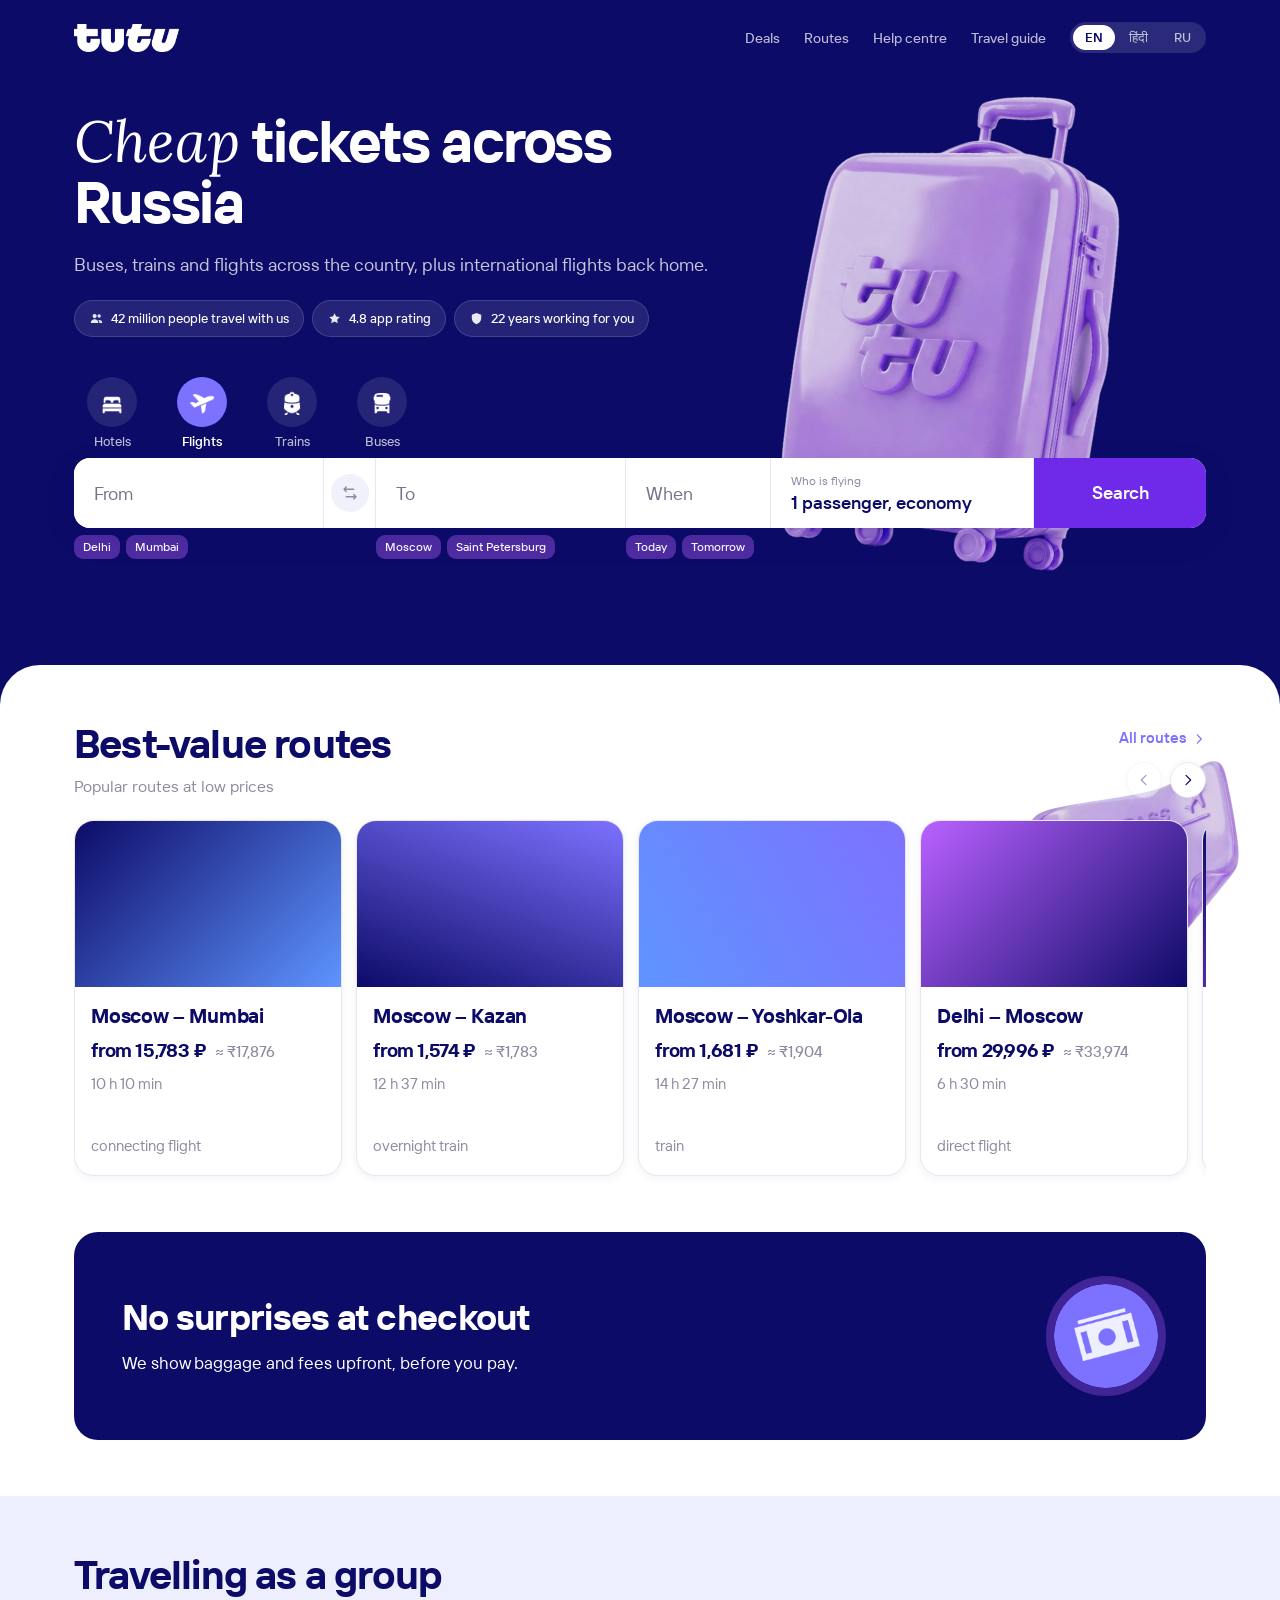
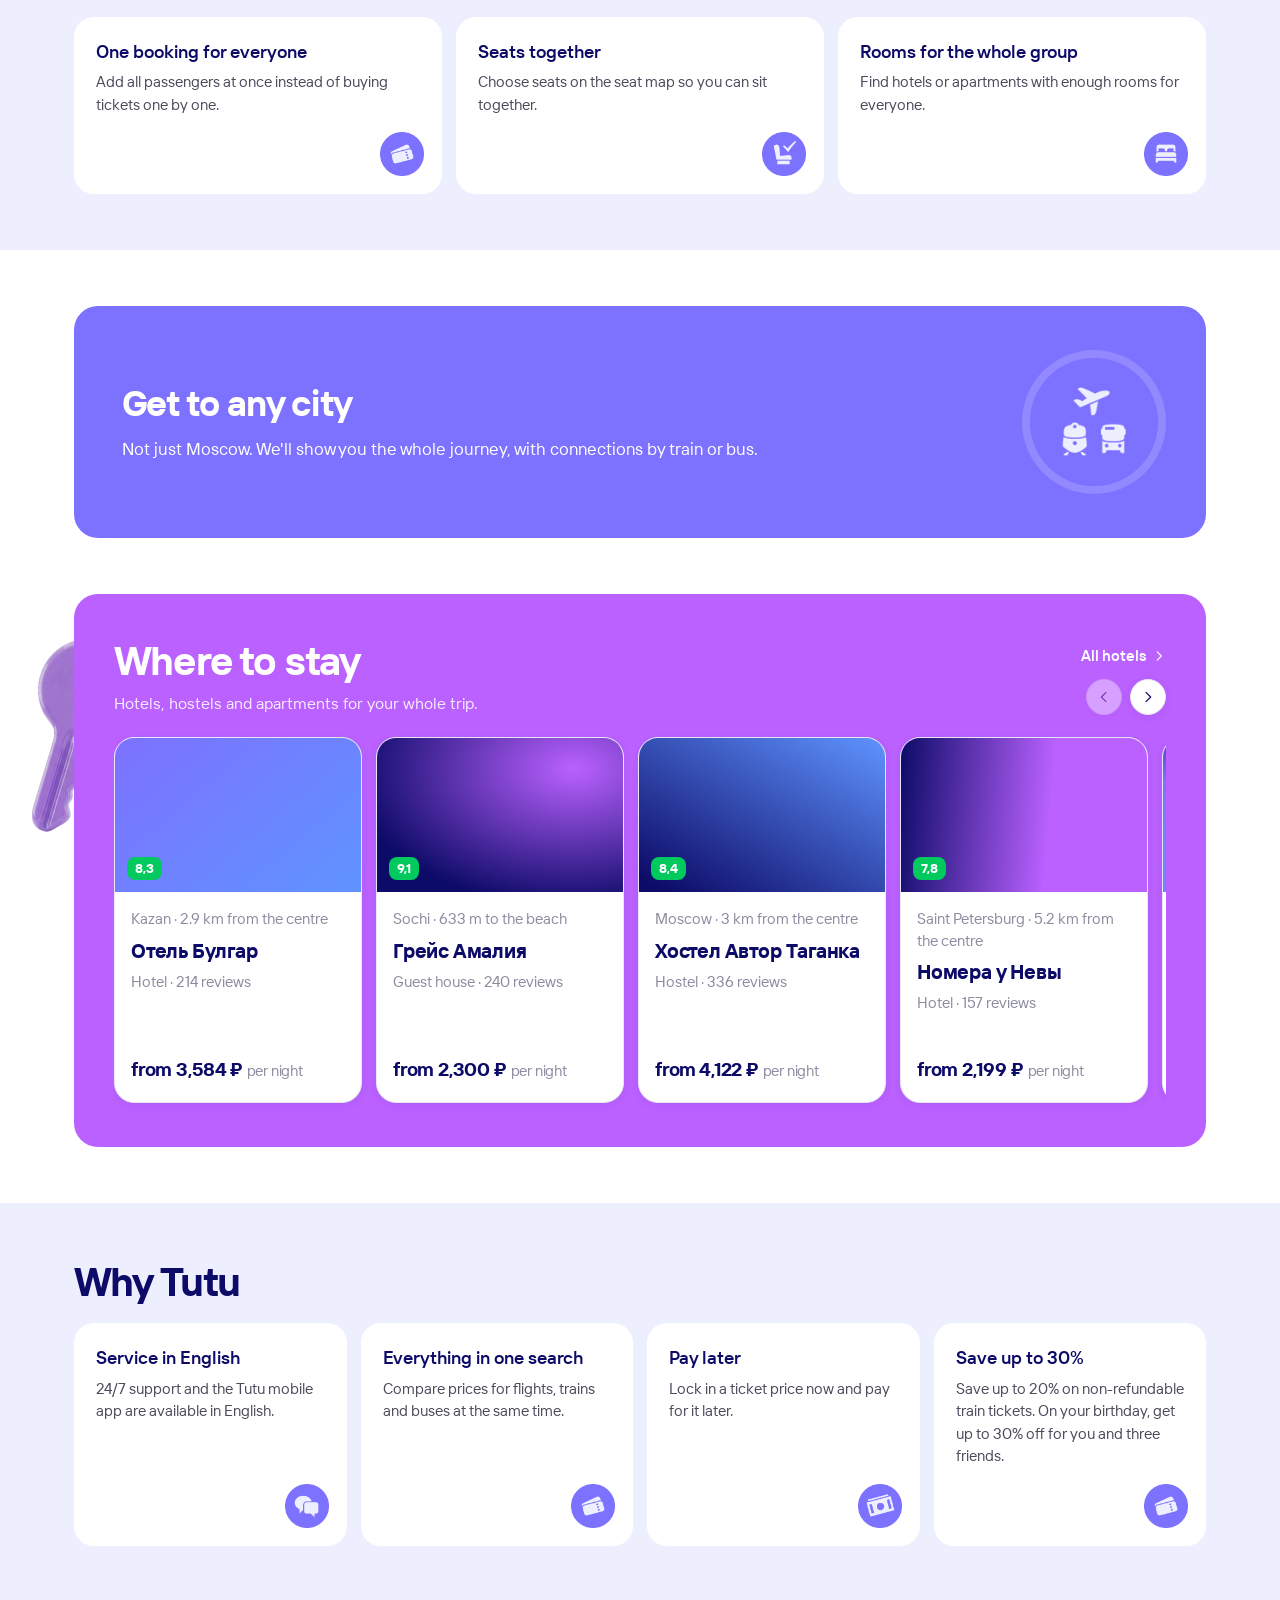
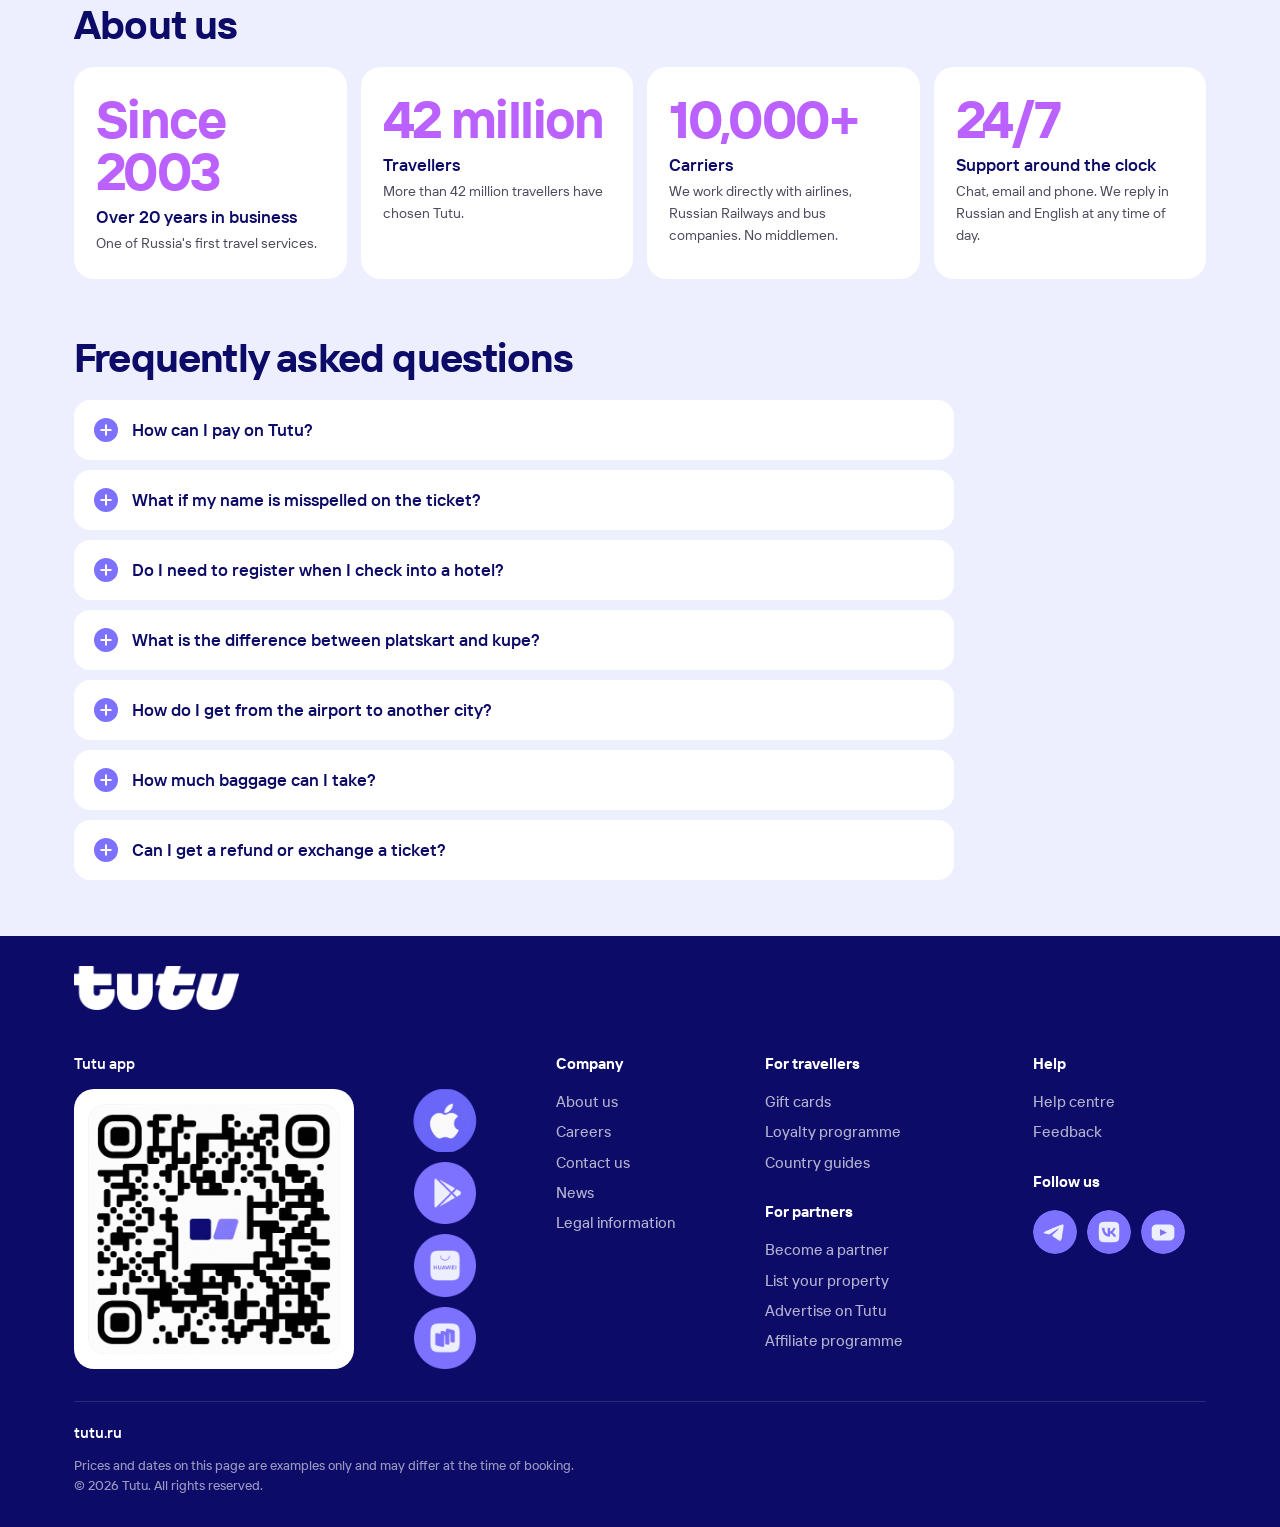
==== commit 6c99315d: "style: center desktop transport circle without changing mobile layout" ====
--- a/index-en.html
+++ b/index-en.html
@@ -643,7 +643,7 @@
 }
 </style>
 <link rel="stylesheet" href="assets/search-v2.css?v=20260917-routes-14">
-<link rel="stylesheet" href="assets/responsive.css?v=20260917-transport-22">
+<link rel="stylesheet" href="assets/responsive.css?v=20260917-transport-23">
 </head>
 <body>
 
--- a/assets/responsive.css
+++ b/assets/responsive.css
@@ -7,8 +7,9 @@
 /* Only the transport callout gets a larger illustration. */
 .panel--transport .panel-ico {
   width: 128px; height: 128px;
-  /* Lift only this illustration; preserve text flow and the other icons. */
-  transform: translateY(-16px);
+  /* Center within the card rather than offsetting the illustration upward. */
+  align-self: center;
+  transform: none;
 }
 .mobile-menu-toggle { display: none; }
 
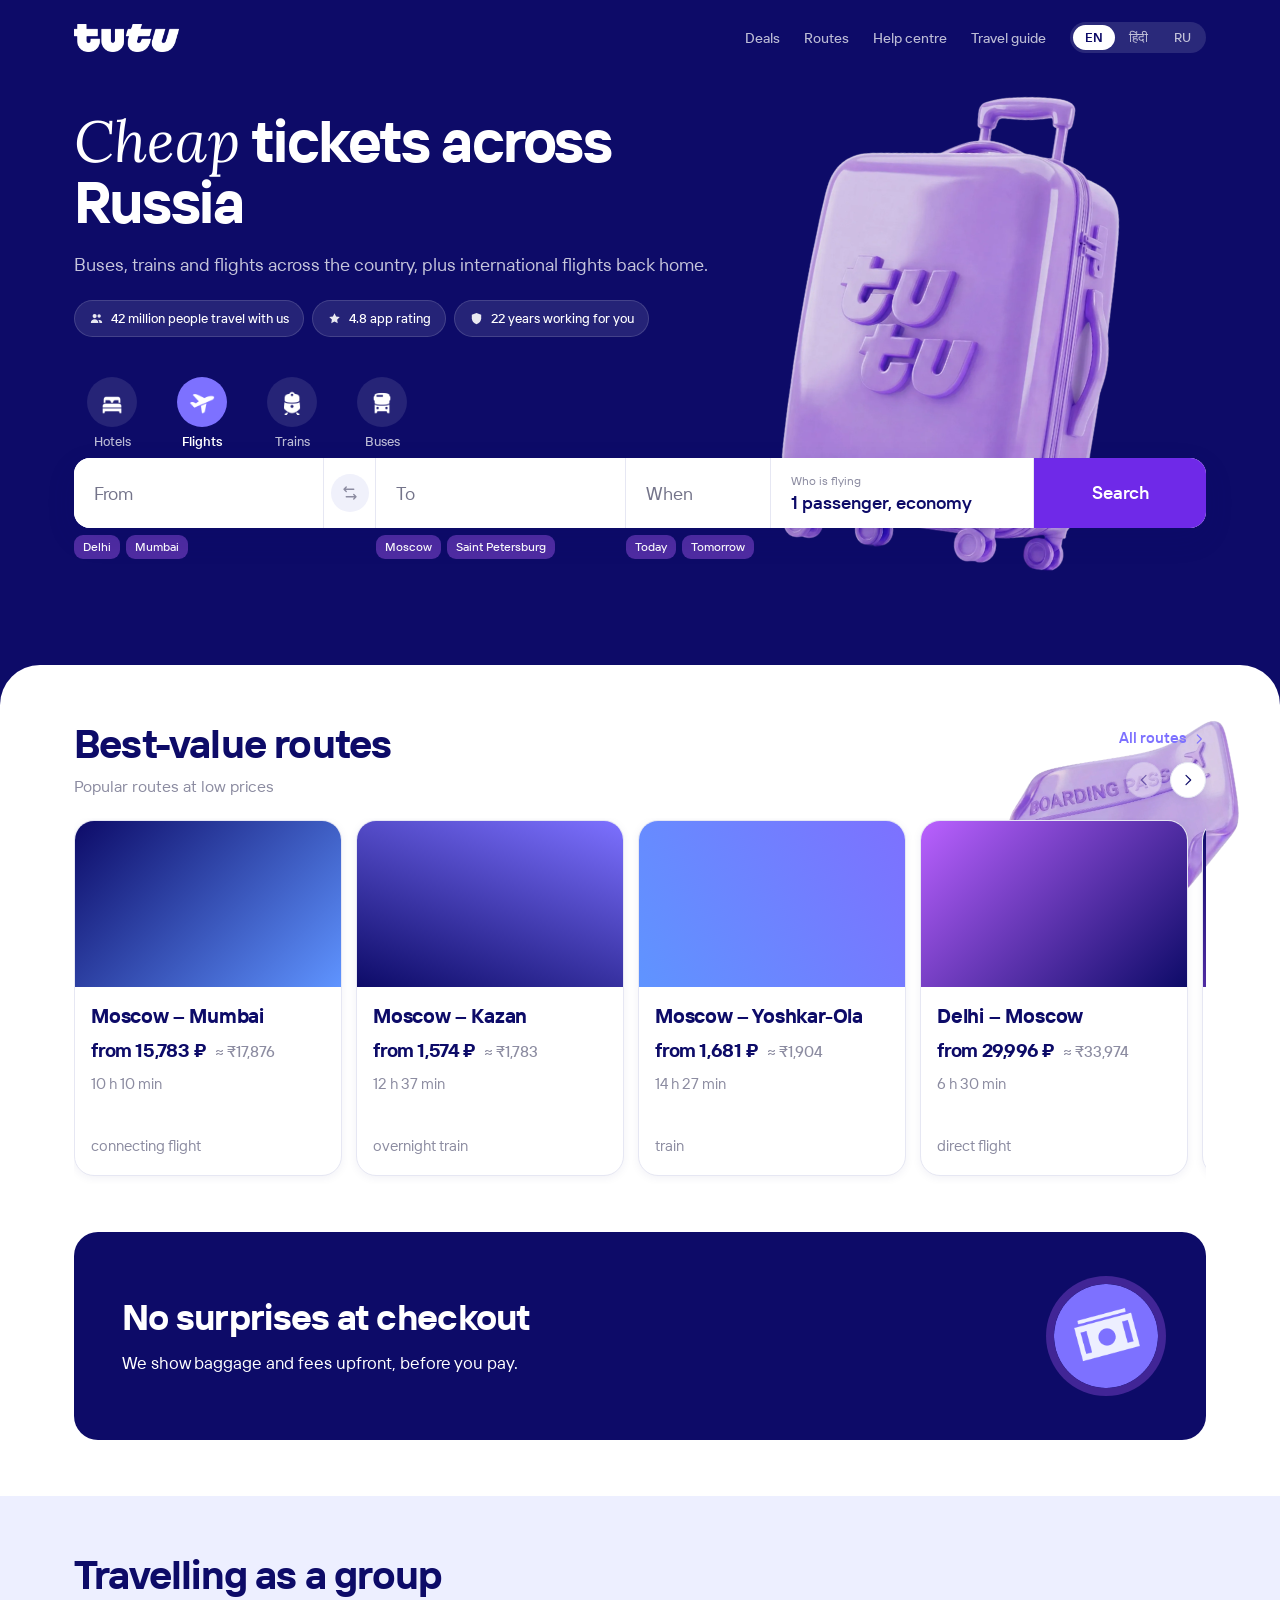
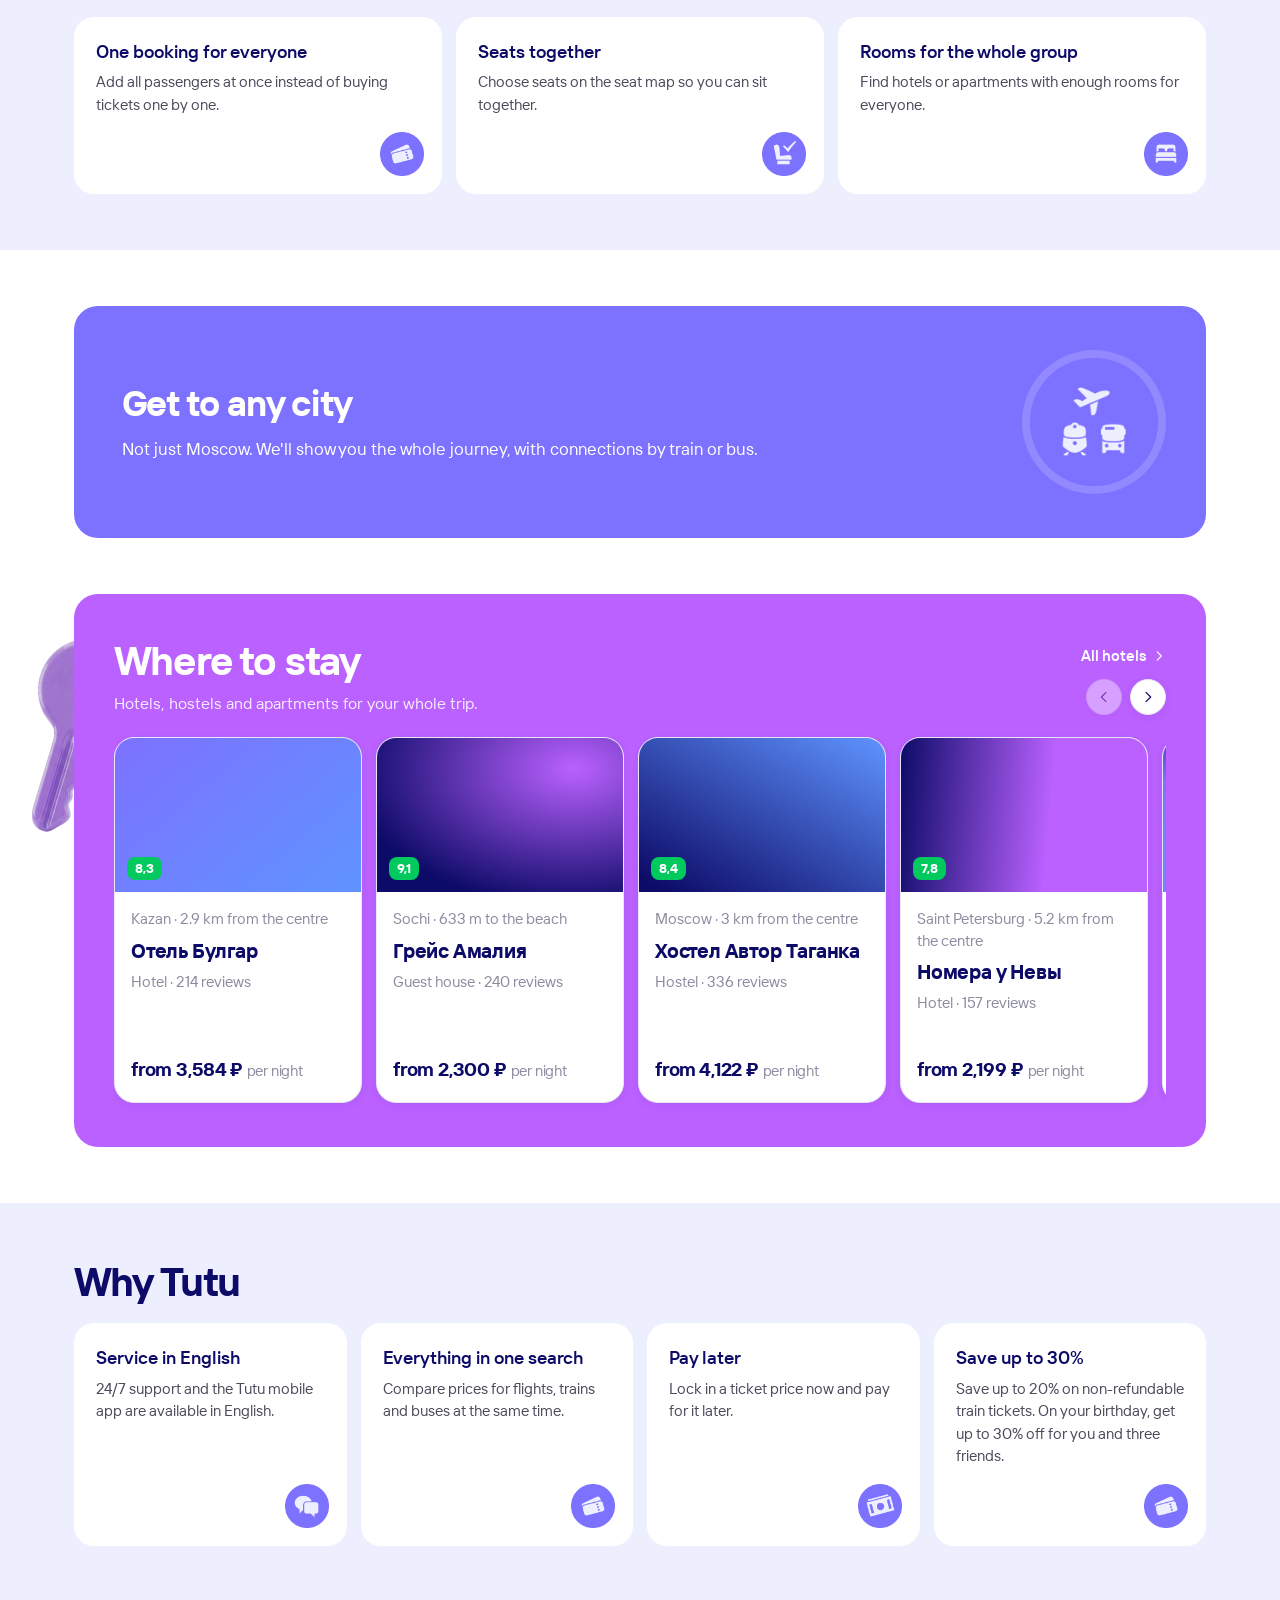
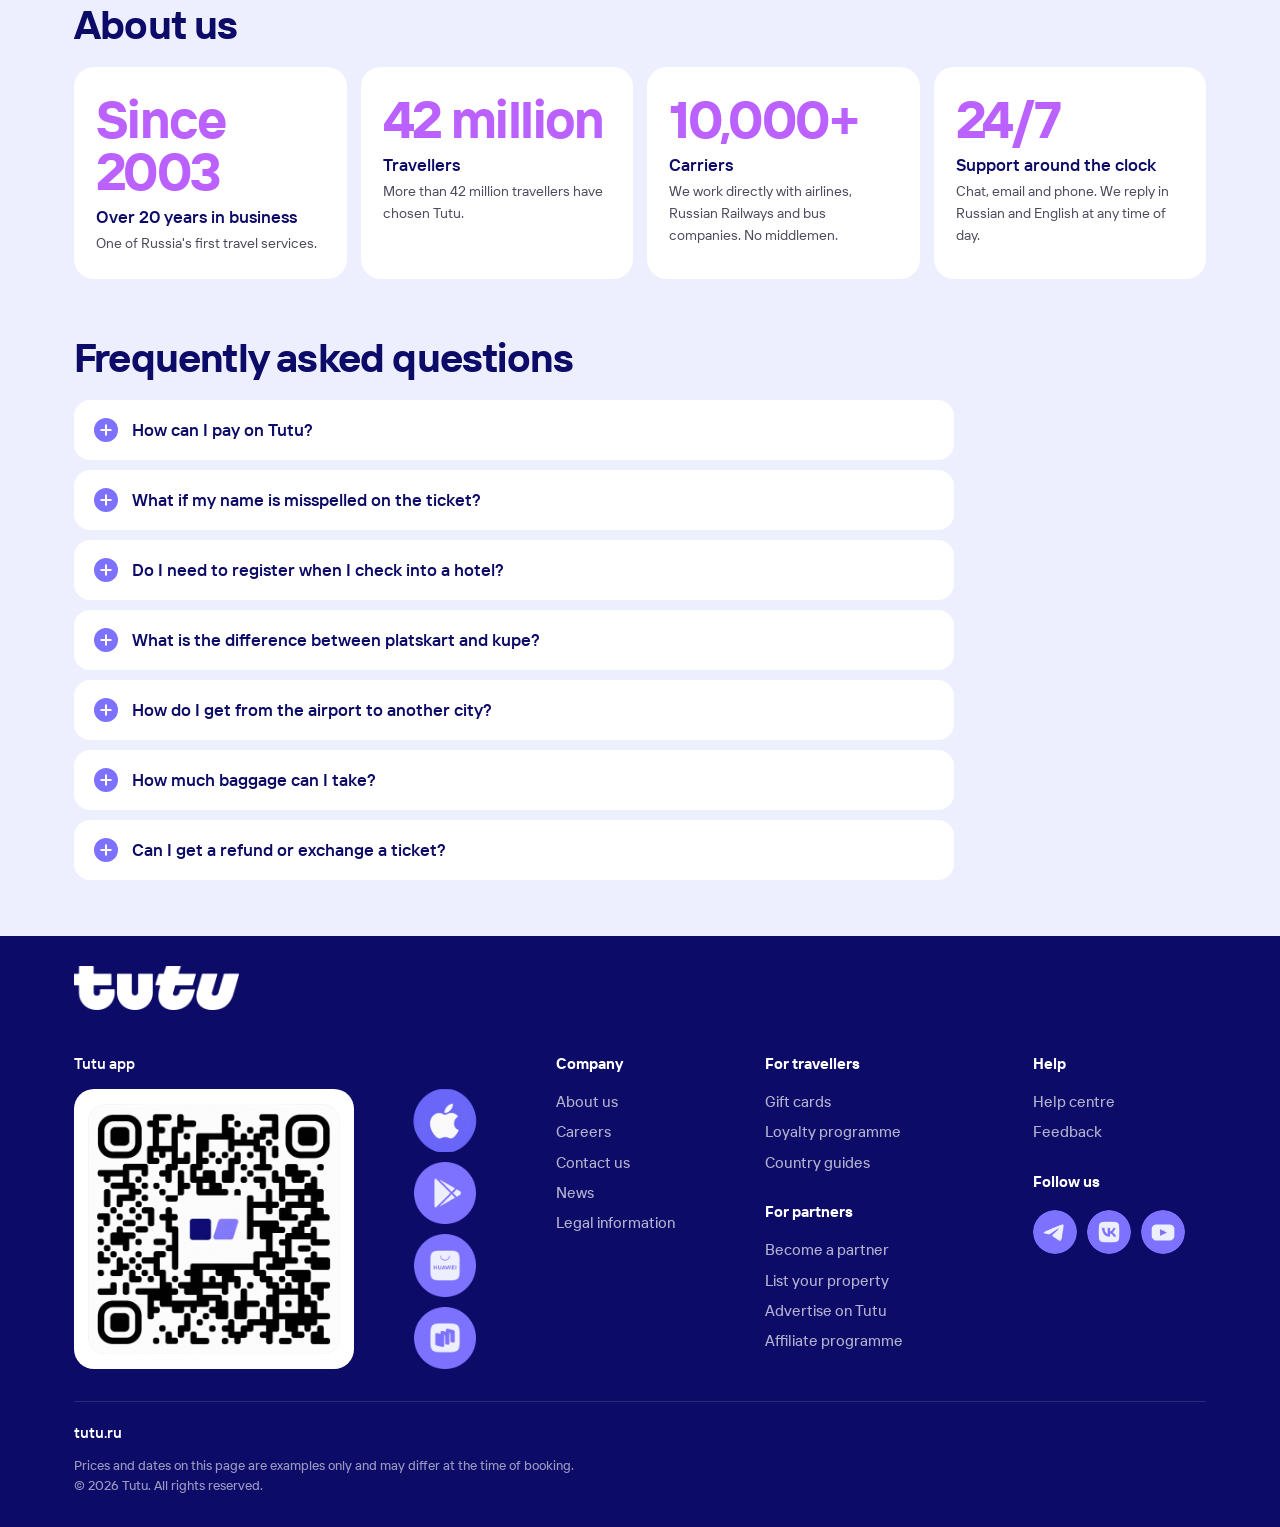
==== commit b707097a: "fix: audited multilingual search and canonical links; lift desktop ticket 40px" ====
--- a/index-en.html
+++ b/index-en.html
@@ -642,8 +642,8 @@
   .footer-logo{margin-bottom:20px!important}
 }
 </style>
-<link rel="stylesheet" href="assets/search-v2.css?v=20260917-routes-14">
-<link rel="stylesheet" href="assets/responsive.css?v=20260917-transport-23">
+<link rel="stylesheet" href="assets/search-v2.css?v=20260917-audit-25">
+<link rel="stylesheet" href="assets/responsive.css?v=20260917-audit-25">
 </head>
 <body>
 
@@ -954,7 +954,7 @@
   </div>
 </footer>
 
-<script src="assets/search-places.js?v=20260917-places-11"></script>
+<script src="assets/search-places.js?v=20260917-audit-25"></script>
 <script>
 const CONFIG = {
   currency: '₽',
@@ -1178,9 +1178,10 @@
 })();
 </script>
 
-<script src="assets/tutu-link-builder.js?v=20260917-tutu-links-9"></script>
-<script src="assets/search-v2.js?v=20260917-tutu-links-9"></script>
-<script src="assets/card-links.js?v=20260917-links-12"></script>
+<script src="assets/tutu-destinations.js?v=20260917-audit-25"></script>
+<script src="assets/tutu-link-builder.js?v=20260917-audit-25"></script>
+<script src="assets/search-v2.js?v=20260917-audit-25"></script>
+<script src="assets/card-links.js?v=20260917-audit-25"></script>
 <script src="assets/responsive.js?v=20260917-mobile-1"></script>
 </body>
-</html>+</html>
--- a/assets/search-v2.css
+++ b/assets/search-v2.css
@@ -180,6 +180,7 @@
   flex-direction: column;
   gap: 2px;
 }
+.search-v2 .suggest-item[aria-selected="true"],
 .search-v2 .suggest-item:hover,
 .search-v2 .suggest-item:focus-visible { background: #edefff; }
 .search-v2 .suggest-main { font-family: var(--font); font-size: 16px; font-weight: 600; color: #0d0b68; }
--- a/assets/responsive.css
+++ b/assets/responsive.css
@@ -195,6 +195,8 @@
   .panel h2 { font-size: 25px; line-height: 1.2; }
   .panel p { font-size: 15px; line-height: 1.5; margin-top: 10px; }
   .panel-ico { width: 56px; height: 56px; margin-top: 6px; }
+  /* Center the no-extra-fees icon in the full height of its mobile card. */
+  .panel--dark > .panel-ico[src$="/money.png"] { align-self: center; margin-block: 3px; }
   /* Center the circle on the right of the complete text block. */
   .panel.panel--transport {
     grid-template-columns: minmax(0, 1fr) 80px;
@@ -206,7 +208,7 @@
   .panel--transport p { grid-column: 1; grid-row: 2; margin-top: 0; }
   .panel.panel--transport .panel-ico {
     grid-column: 2; grid-row: 1 / 3; align-self: center; justify-self: end;
-    transform: none;
+    transform: translateX(4px);
     width: 80px; height: 80px; margin-top: 0;
   }
   .faq { max-width: 100%; gap: 8px; }
@@ -294,10 +296,12 @@
 }
 
 
-/* Desktop ticket: lift by 25px, preserving its size and rotation. */
+/* Desktop ticket: lift by 65px in total, preserving its size and rotation. */
 @media (min-width: 1101px) {
-  #routes > .section-decor--ticket { top: 3px !important; }
+  /* Decorative artwork must not create horizontal page scrolling. */
+  html, body { overflow-x: clip; }
+  #routes > .section-decor--ticket { top: -37px !important; }
 }
 @media (min-width: 1101px) and (max-width: 1200px) {
-  #routes > .section-decor--ticket { top: 5px !important; }
-}
+  #routes > .section-decor--ticket { top: -35px !important; }
+}
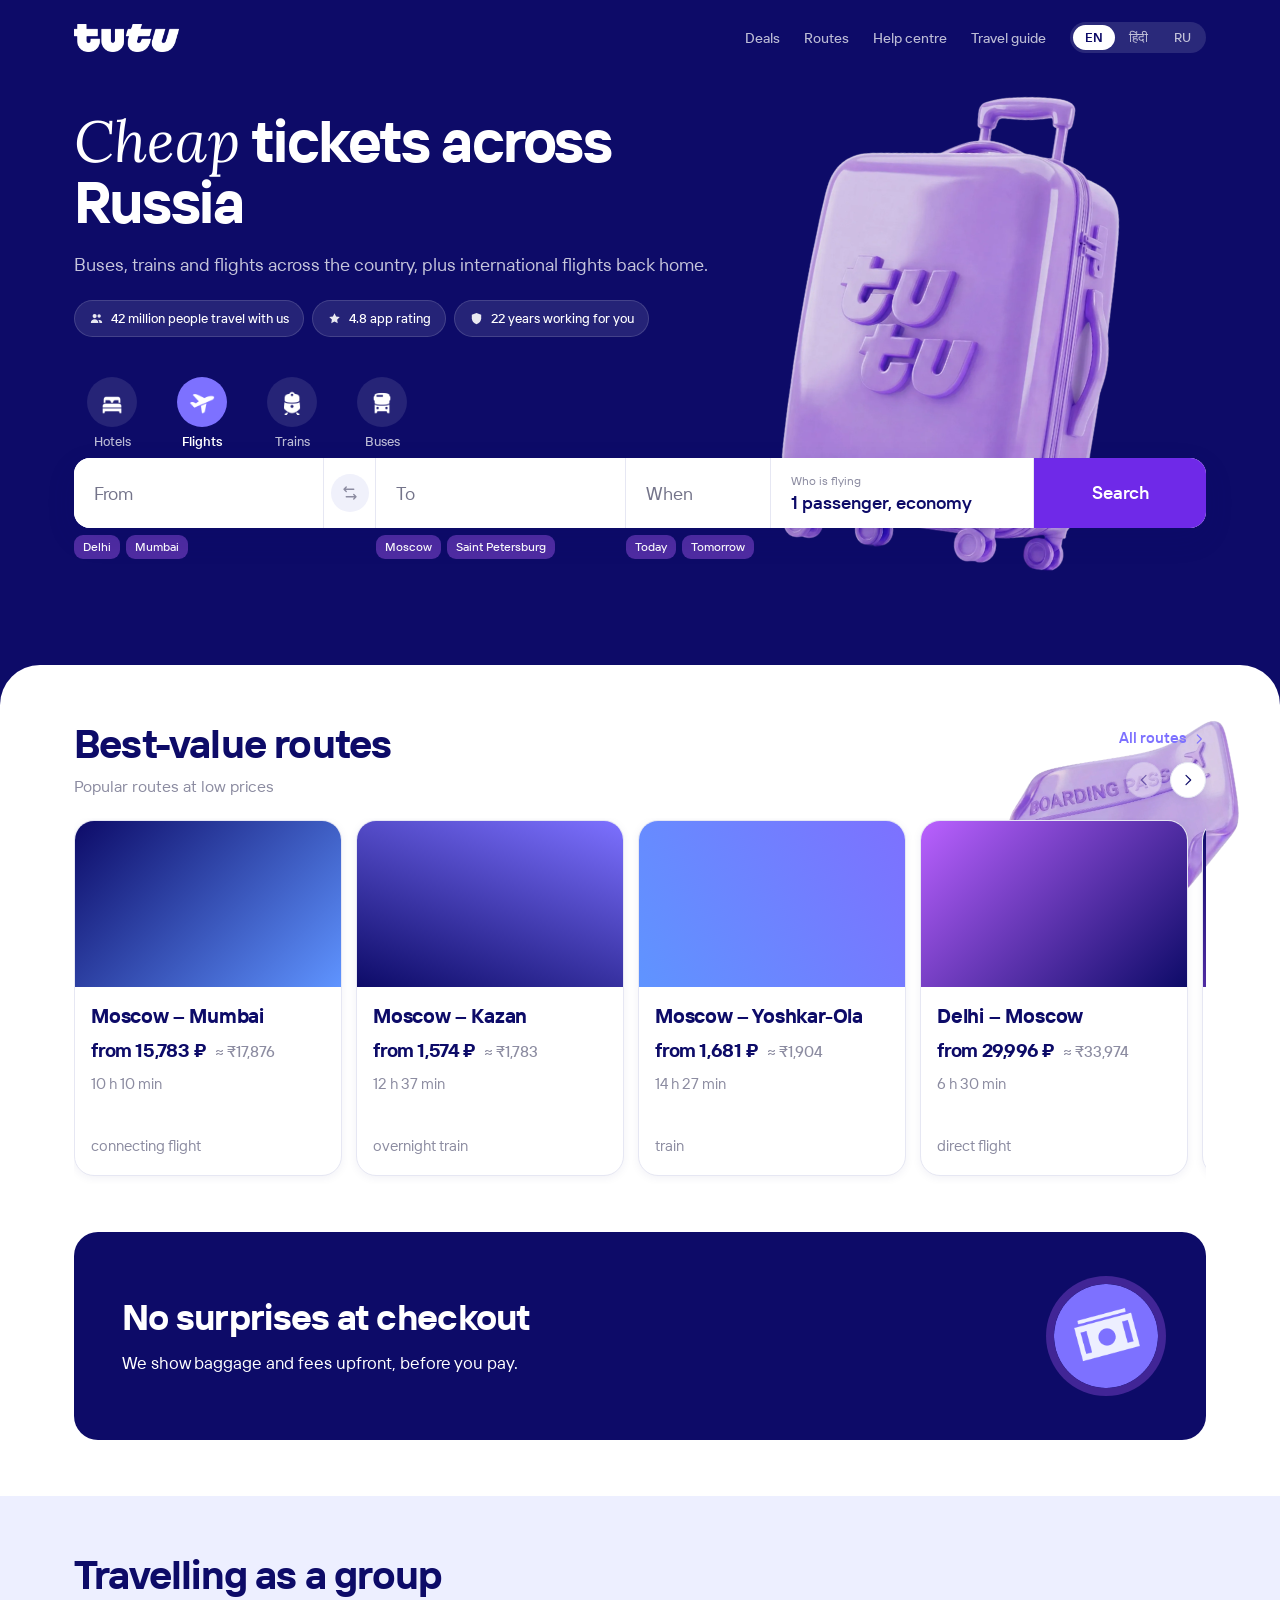
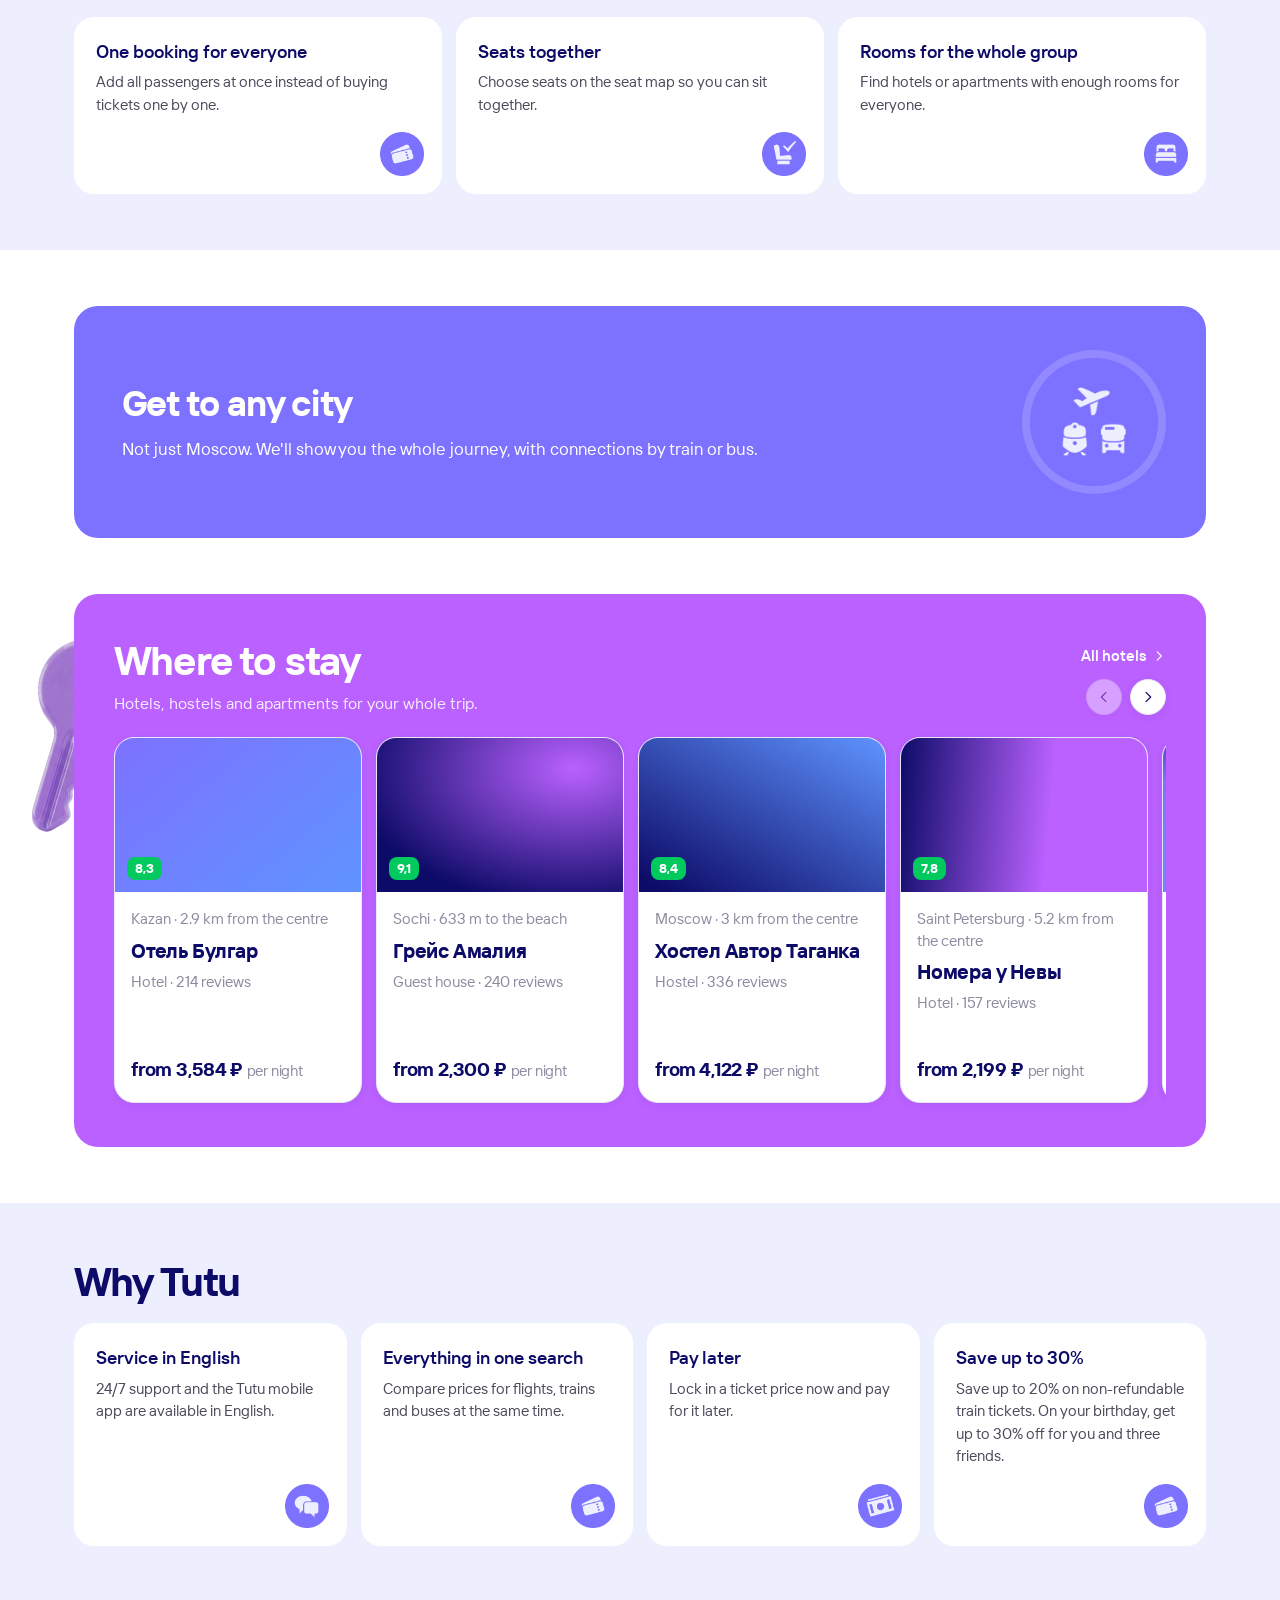
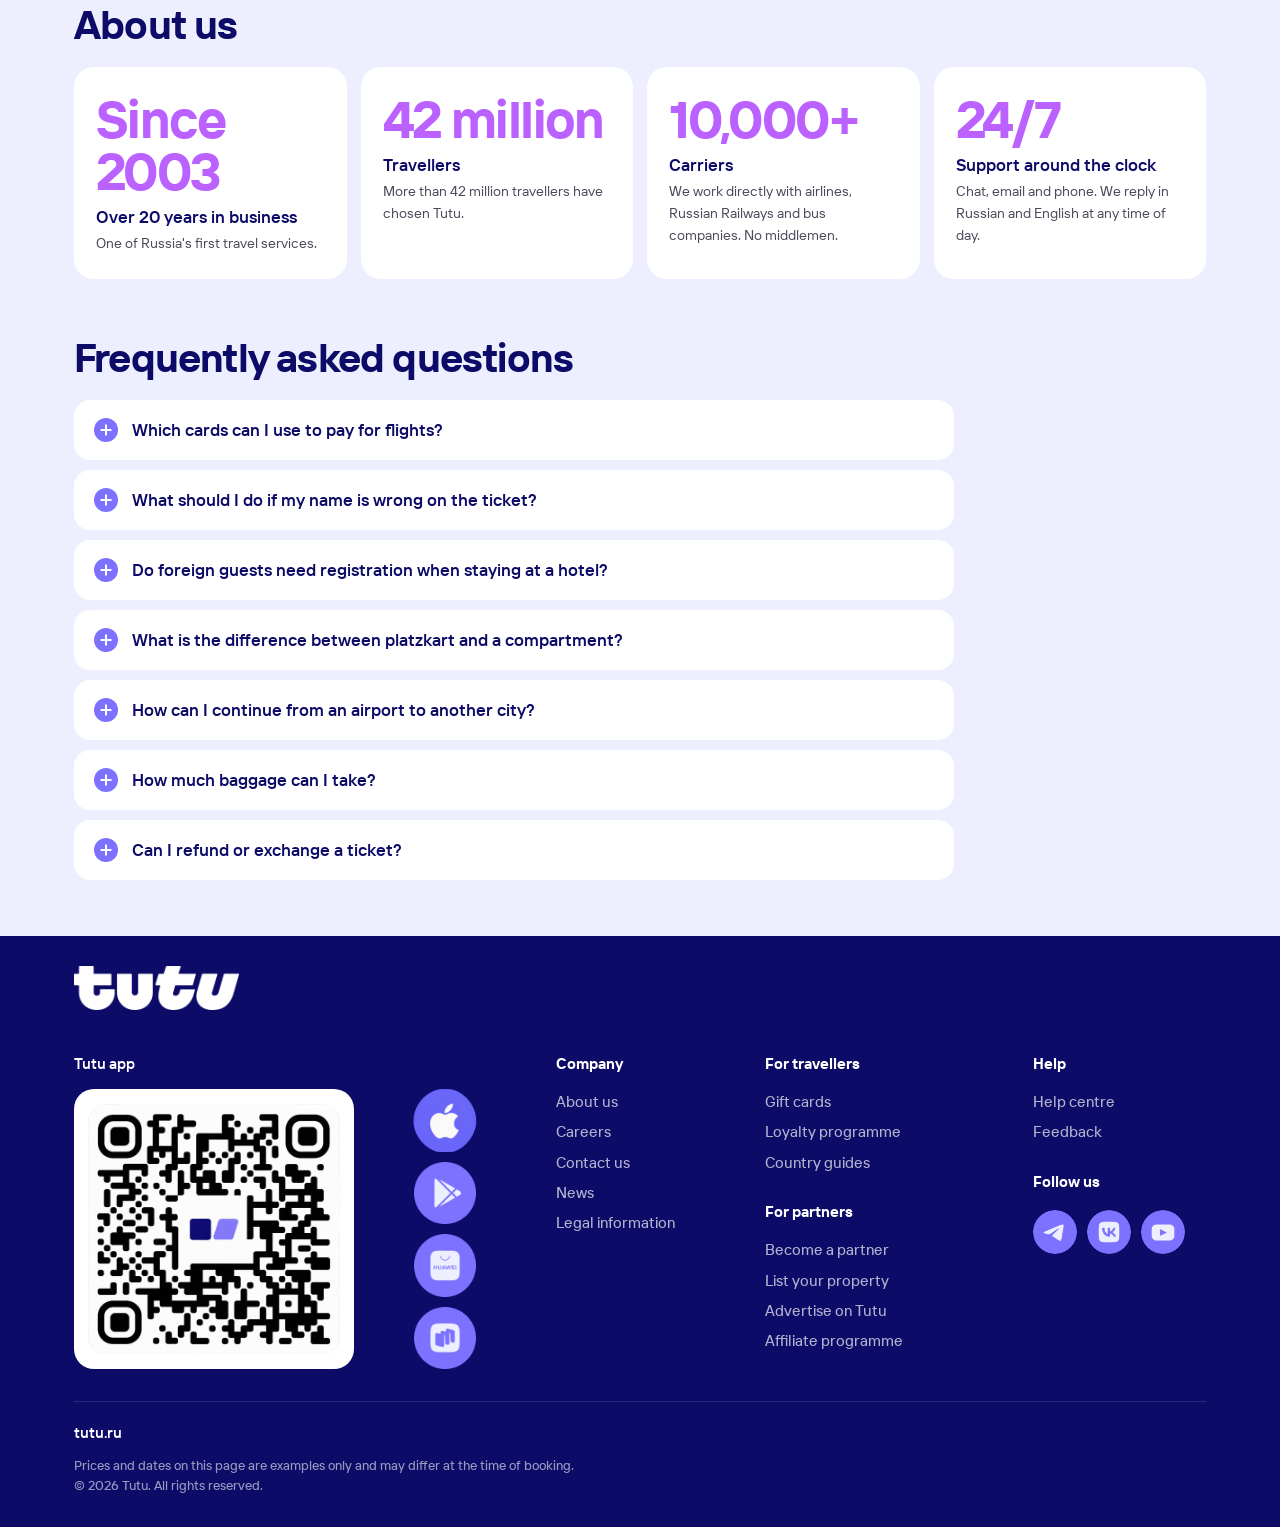
==== commit 4d0d0a11: "feat: publish corrected multilingual FAQ and language routing" ====
--- a/index-en.html
+++ b/index-en.html
@@ -644,6 +644,7 @@
 </style>
 <link rel="stylesheet" href="assets/search-v2.css?v=20260917-audit-25">
 <link rel="stylesheet" href="assets/responsive.css?v=20260917-audit-25">
+<script src="assets/site-language-faq-v26.js"></script>
 </head>
 <body>
 
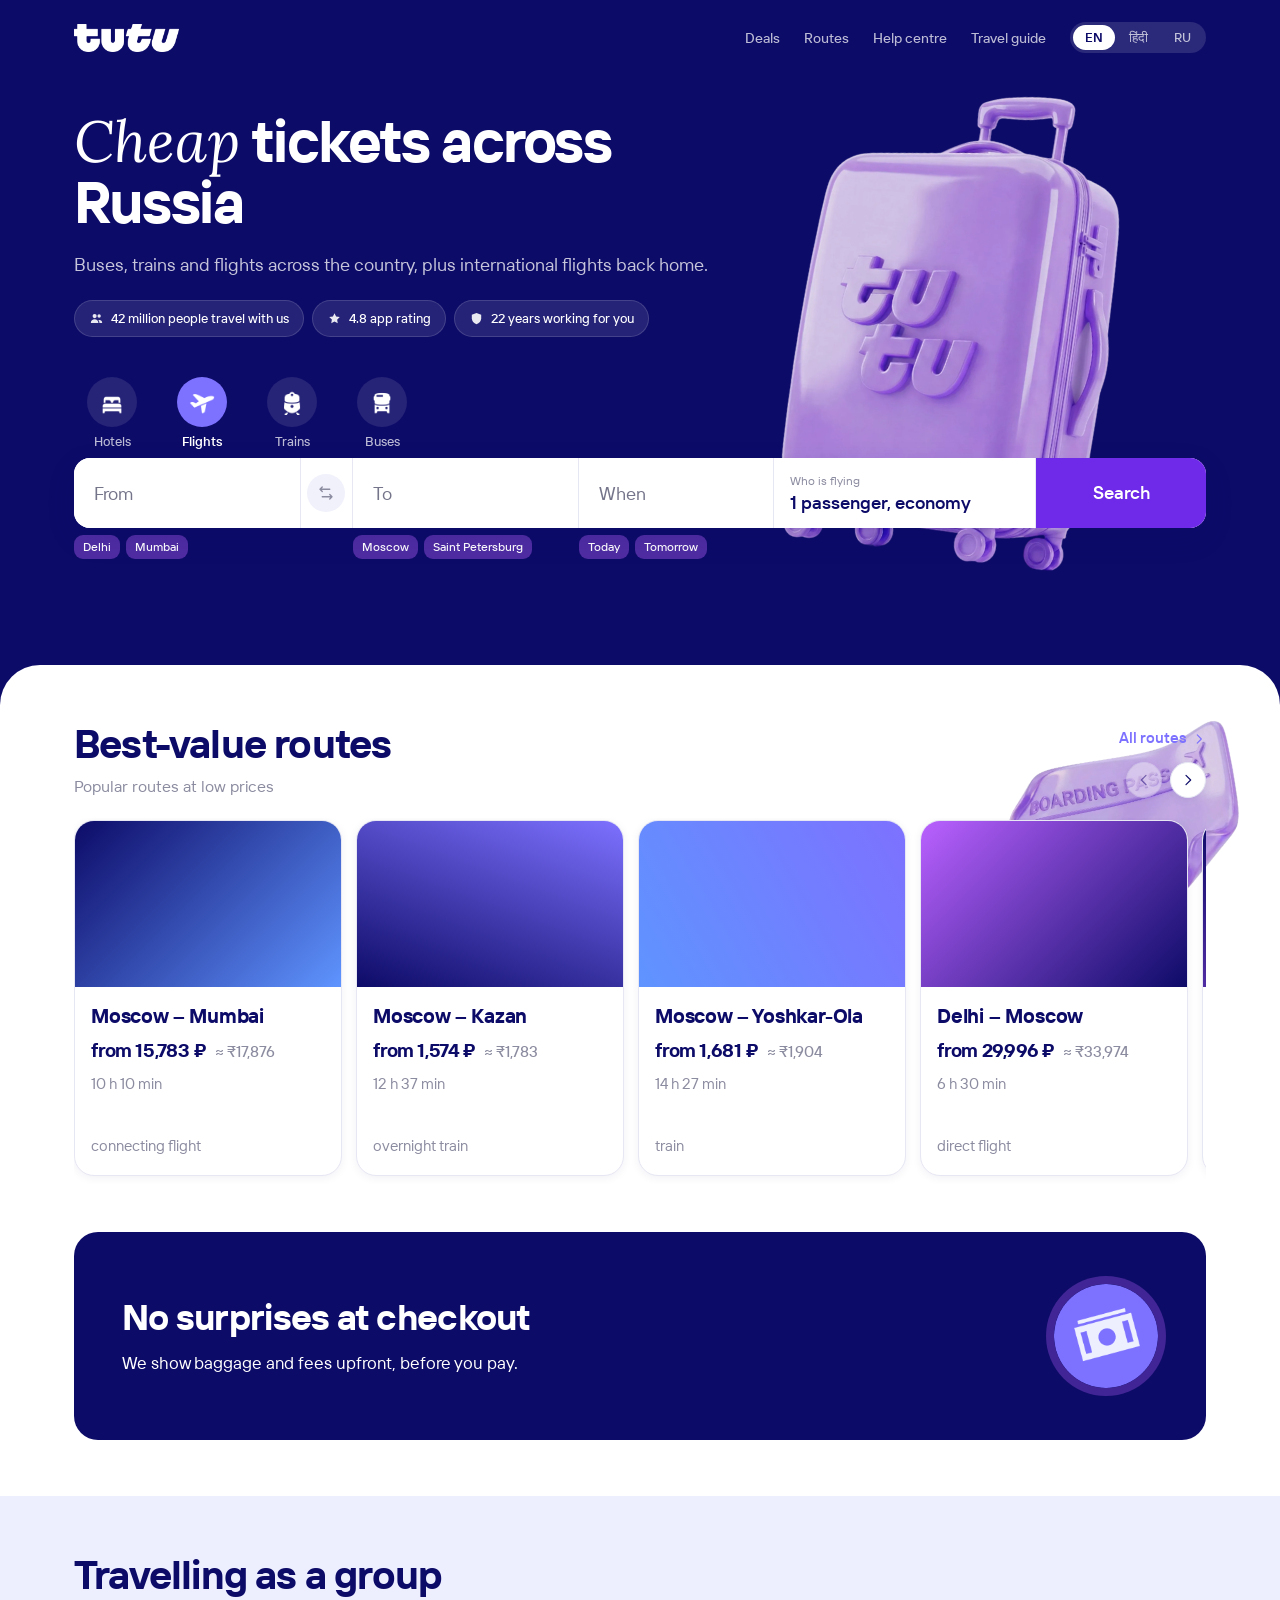
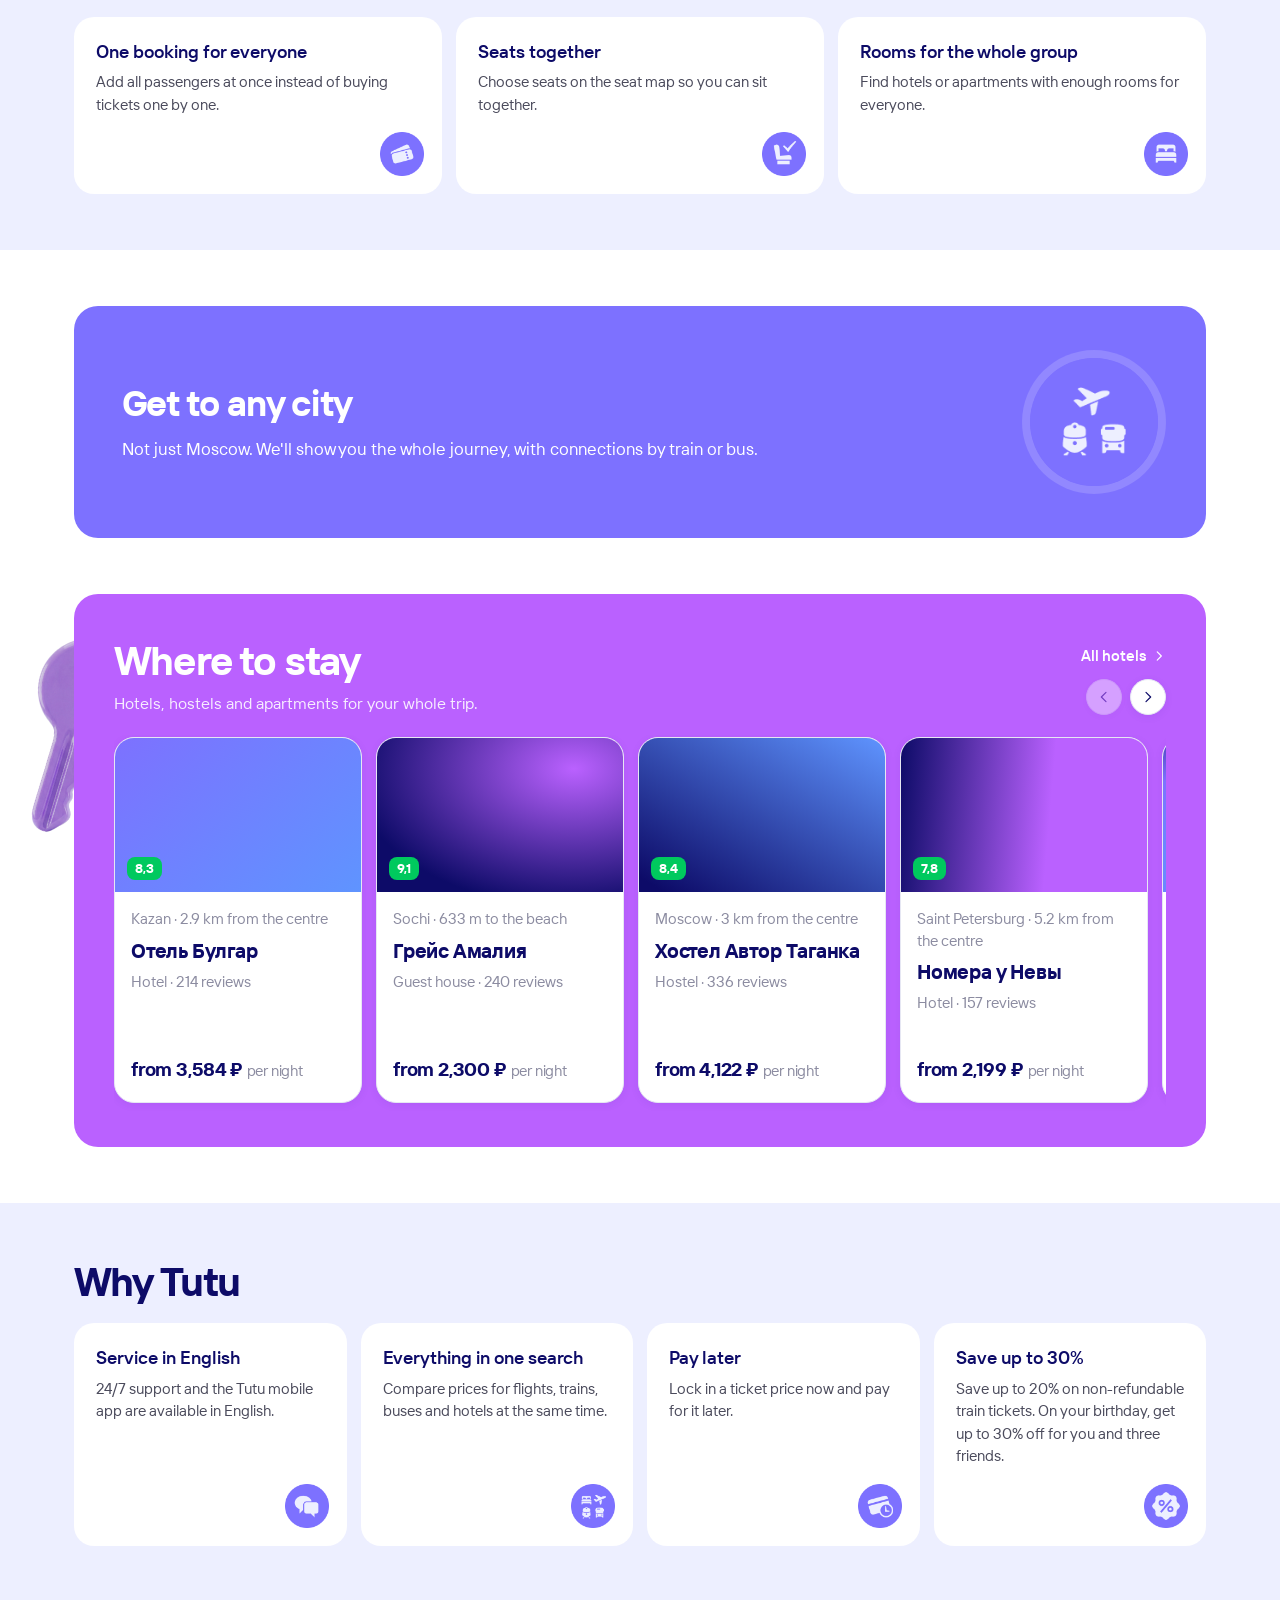
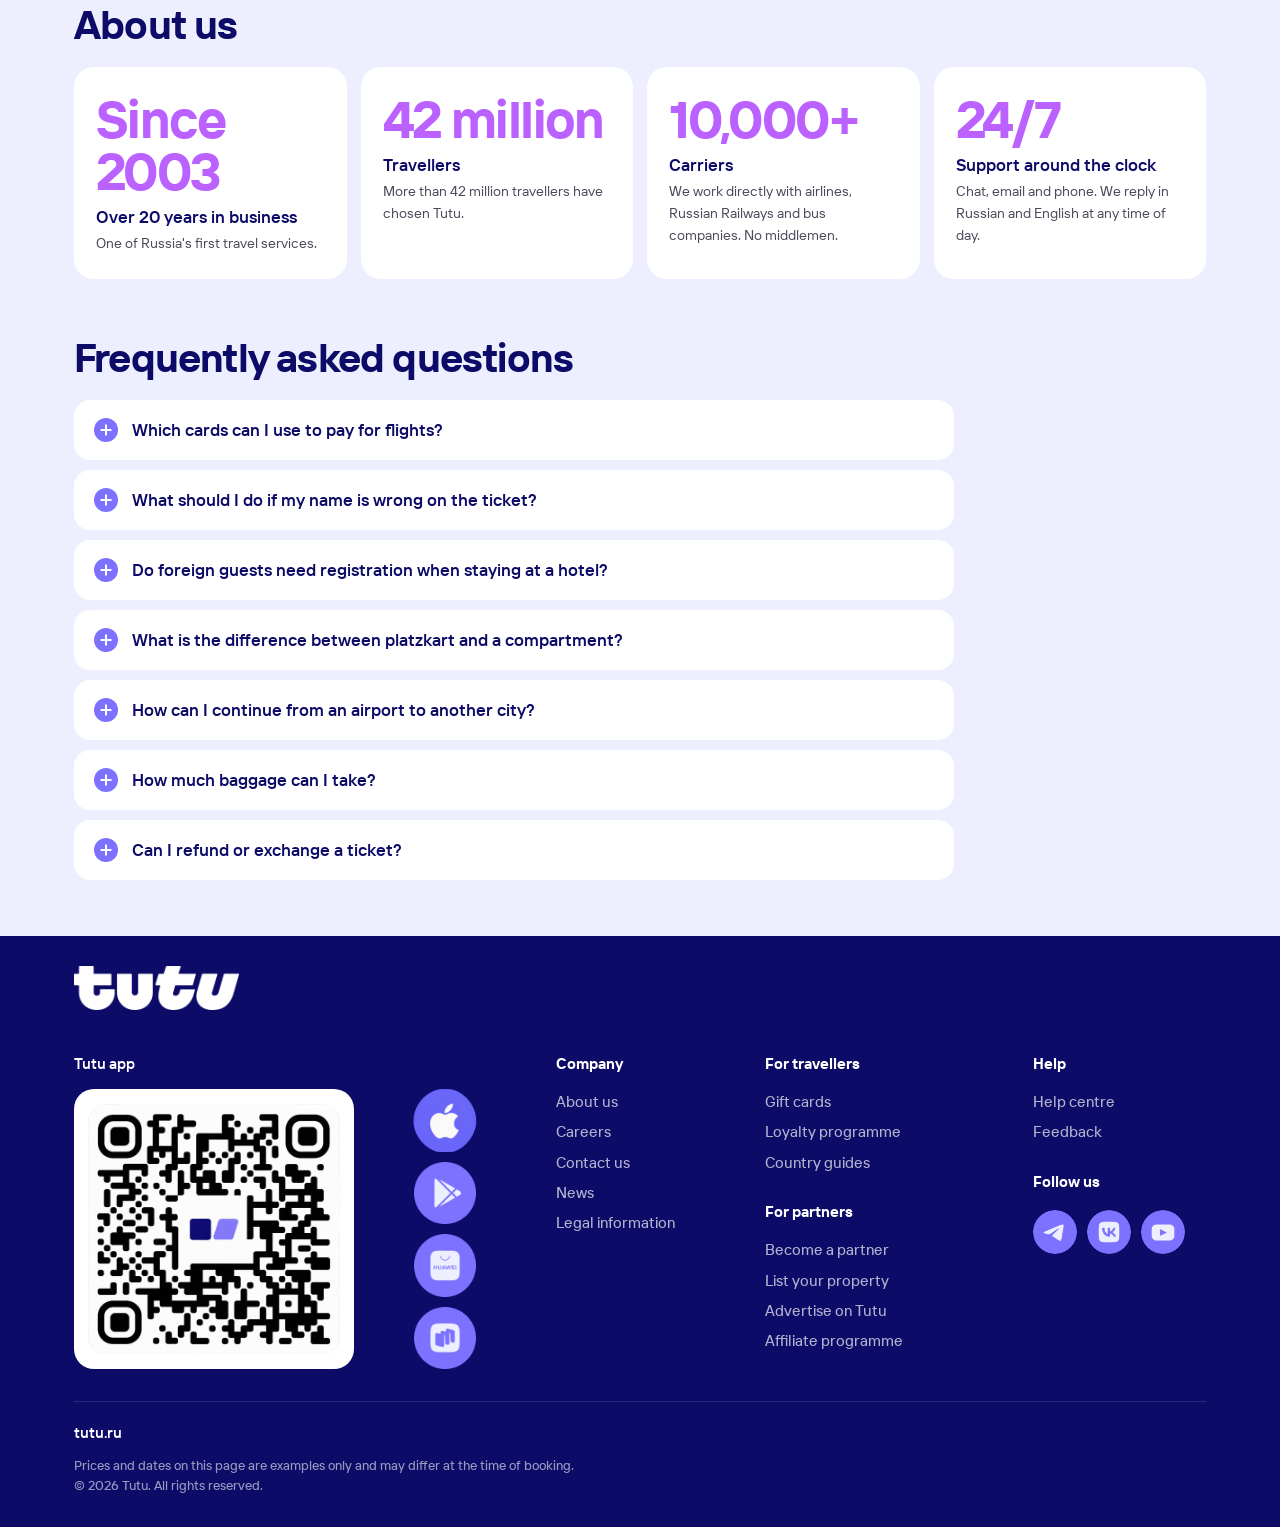
==== commit de787784: "Give each feature tile its own icon and soften the name-typo answer Pay later, discounts and all-in-" ====
--- a/index-en.html
+++ b/index-en.html
@@ -3,6 +3,18 @@
 <head>
 <meta charset="utf-8">
 <meta name="viewport" content="width=device-width, initial-scale=1">
+<!-- Yandex.Metrika counter -->
+<script type="text/javascript">
+    (function(m,e,t,r,i,k,a){
+        m[i]=m[i]||function(){(m[i].a=m[i].a||[]).push(arguments)};
+        m[i].l=1*new Date();
+        for (var j = 0; j < document.scripts.length; j++) {if (document.scripts[j].src === r) { return; }}
+        k=e.createElement(t),a=e.getElementsByTagName(t)[0],k.async=1,k.src=r,a.parentNode.insertBefore(k,a)
+    })(window, document,'script','https://mc.yandex.ru/metrika/tag.js?id=112759004', 'ym');
+
+    ym(112759004, 'init', {ssr:true, webvisor:true, clickmap:true, ecommerce:"dataLayer", referrer: document.referrer, url: location.href, accurateTrackBounce:true, trackLinks:true});
+</script>
+<!-- /Yandex.Metrika counter -->
 <title>Tutu: cheap tickets across Russia</title>
 <meta name="description" content="Buses, trains and flights across the country, plus international flights back home.">
 <meta name="theme-color" content="#0D0B68">
@@ -644,9 +656,12 @@
 </style>
 <link rel="stylesheet" href="assets/search-v2.css?v=20260917-audit-25">
 <link rel="stylesheet" href="assets/responsive.css?v=20260917-audit-25">
-<script src="assets/site-language-faq-v26.js"></script>
+<script src="assets/site-language-faq-v26.js?v=20260918-faq-1"></script>
 </head>
 <body>
+<!-- Yandex.Metrika counter (noscript) -->
+<noscript><div><img src="https://mc.yandex.ru/watch/112759004" style="position:absolute; left:-9999px;" alt="" /></div></noscript>
+<!-- /Yandex.Metrika counter (noscript) -->
 
 <header class="top">
   <div class="container top-inner">
@@ -837,18 +852,18 @@
       </article>
       <article class="tile">
         <h3>Everything in one search</h3>
-        <p>Compare prices for flights, trains and buses at the same time.</p>
-        <img class="tile-ico" src="assets/icons/ticket.png" alt="" aria-hidden="true">
+        <p>Compare prices for flights, trains, buses and hotels at the same time.</p>
+        <img class="tile-ico" src="assets/icons/all-transport.png" alt="" aria-hidden="true">
       </article>
       <article class="tile">
         <h3>Pay later</h3>
         <p>Lock in a ticket price now and pay for it later.</p>
-        <img class="tile-ico" src="assets/icons/money.png" alt="" aria-hidden="true">
+        <img class="tile-ico" src="assets/icons/pay-later.png" alt="" aria-hidden="true">
       </article>
       <article class="tile">
         <h3>Save up to 30%</h3>
         <p>Save up to 20% on non-refundable train tickets. On your birthday, get up to 30% off for you and three friends.</p>
-        <img class="tile-ico" src="assets/icons/ticket.png" alt="" aria-hidden="true">
+        <img class="tile-ico" src="assets/icons/discount.png" alt="" aria-hidden="true">
       </article>
     </div>
   </div>
@@ -1183,6 +1198,6 @@
 <script src="assets/tutu-link-builder.js?v=20260917-audit-25"></script>
 <script src="assets/search-v2.js?v=20260917-audit-25"></script>
 <script src="assets/card-links.js?v=20260917-audit-25"></script>
-<script src="assets/responsive.js?v=20260917-mobile-1"></script>
+<script src="assets/responsive.js?v=20260917-metrika-2"></script>
 </body>
 </html>
--- a/assets/search-v2.css
+++ b/assets/search-v2.css
@@ -19,7 +19,7 @@
   position: relative !important;
   z-index: 20 !important;
   display: grid !important;
-  grid-template-columns: minmax(0, 1fr) 52px minmax(0, 1fr) minmax(145px, .55fr) minmax(250px, 1.05fr) 172px;
+  grid-template-columns: minmax(0, 1fr) 52px minmax(0, 1fr) minmax(195px, .75fr) minmax(262px, 1fr) 170px;
   align-items: stretch;
   gap: 0;
   width: 100%;
@@ -48,6 +48,13 @@
   border: 0;
   border-right: 1px solid #e6e7f3;
   color: #0d0b68;
+}
+
+@media (min-width: 900px) {
+  .search-v2 .v2-field--pax {
+    padding-left: 16px;
+    padding-right: 16px;
+  }
 }
 
 .search-v2 .v2-field:first-child { border-radius: 16px 0 0 16px; }
@@ -236,7 +243,7 @@
   position: relative;
   z-index: 4;
   display: grid !important;
-  grid-template-columns: minmax(0, 1fr) 52px minmax(0, 1fr) minmax(145px, .55fr) minmax(250px, 1.05fr) 172px;
+  grid-template-columns: minmax(0, 1fr) 52px minmax(0, 1fr) minmax(195px, .75fr) minmax(262px, 1fr) 170px;
   column-gap: 0;
   row-gap: 8px;
   width: 100%;
